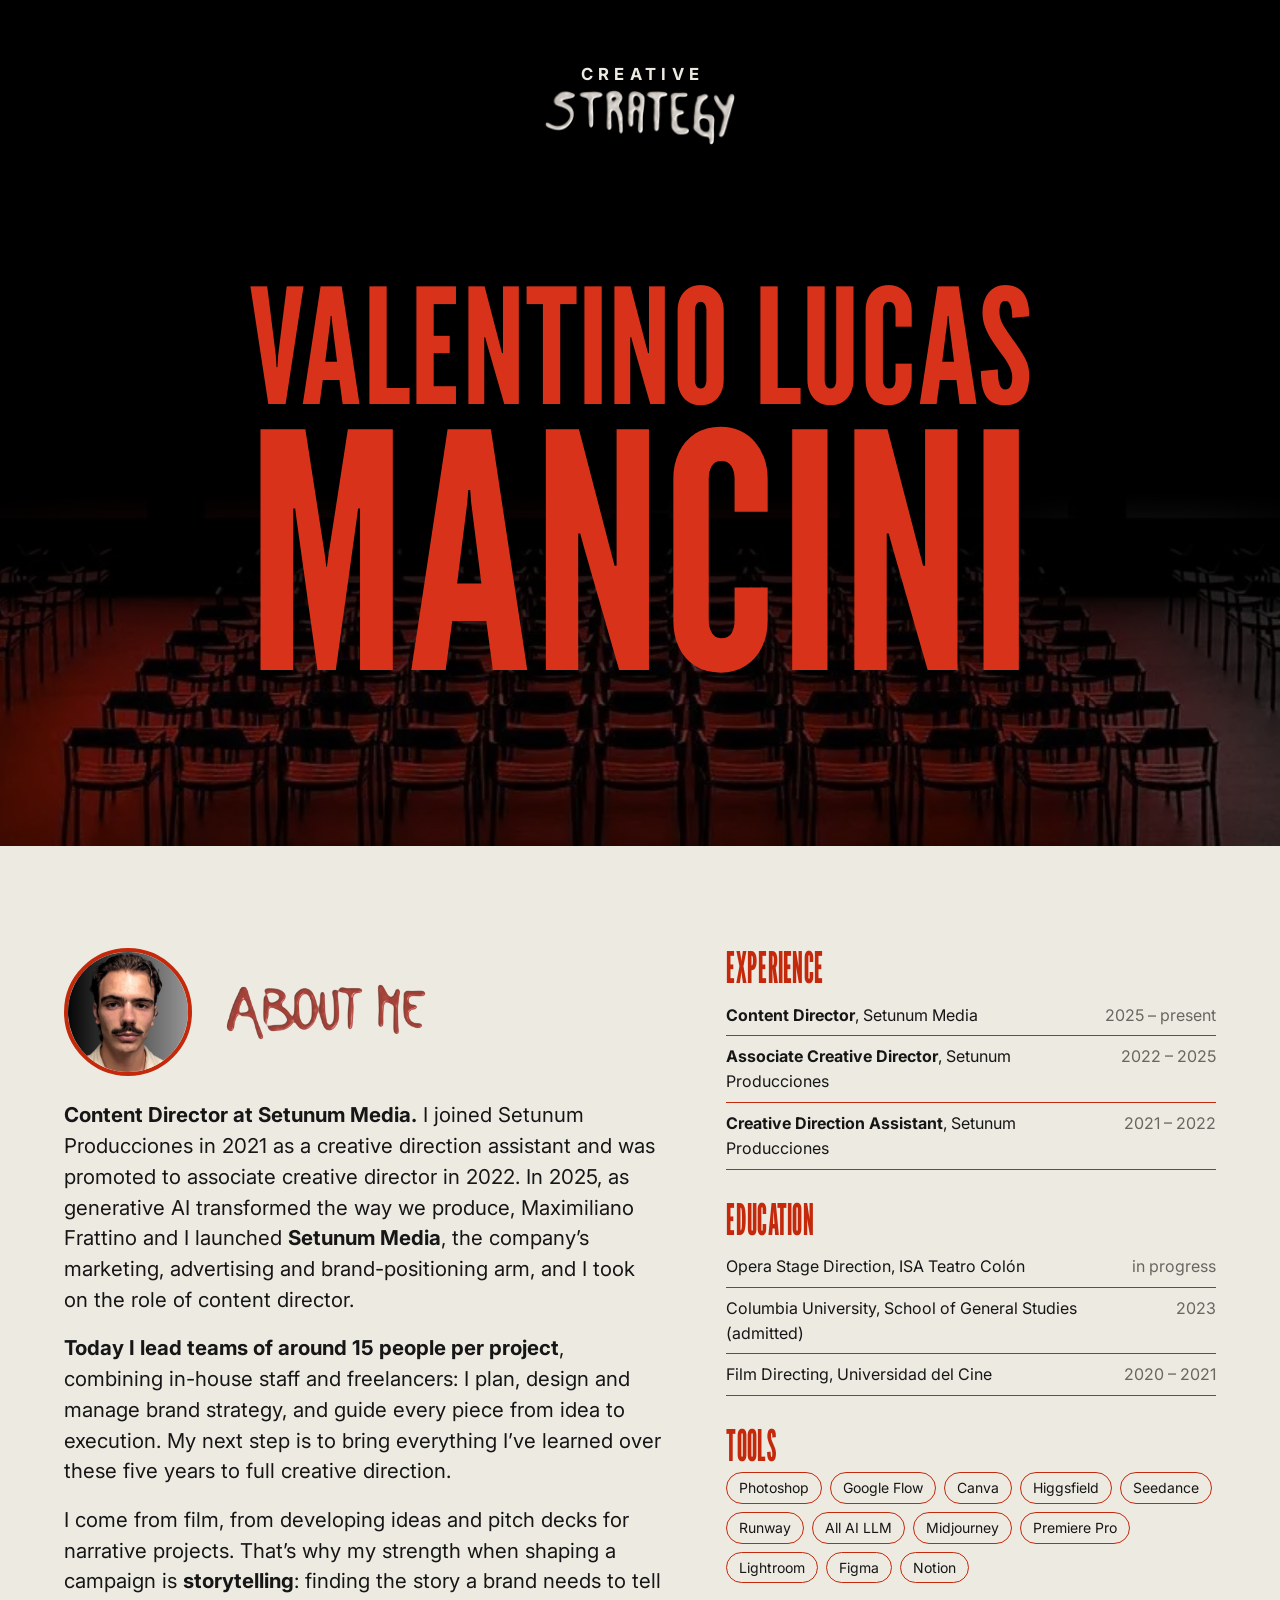
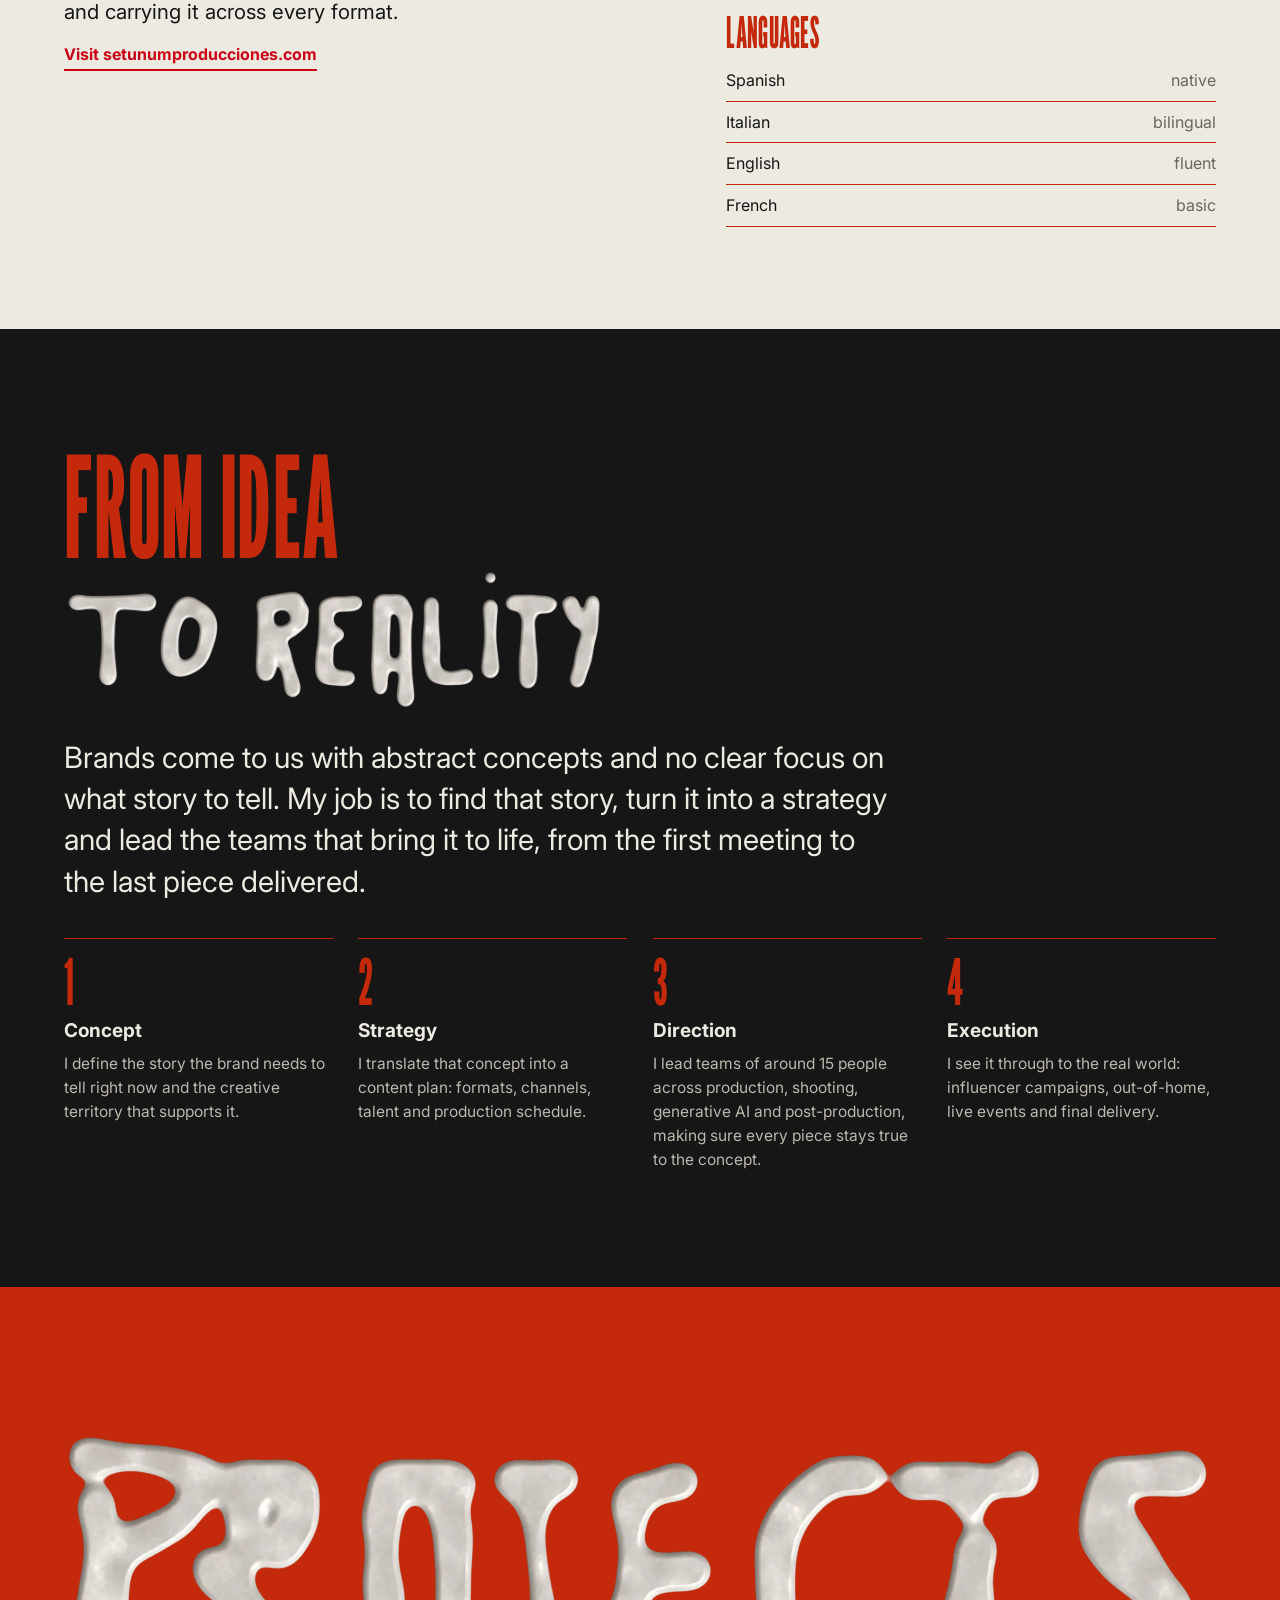
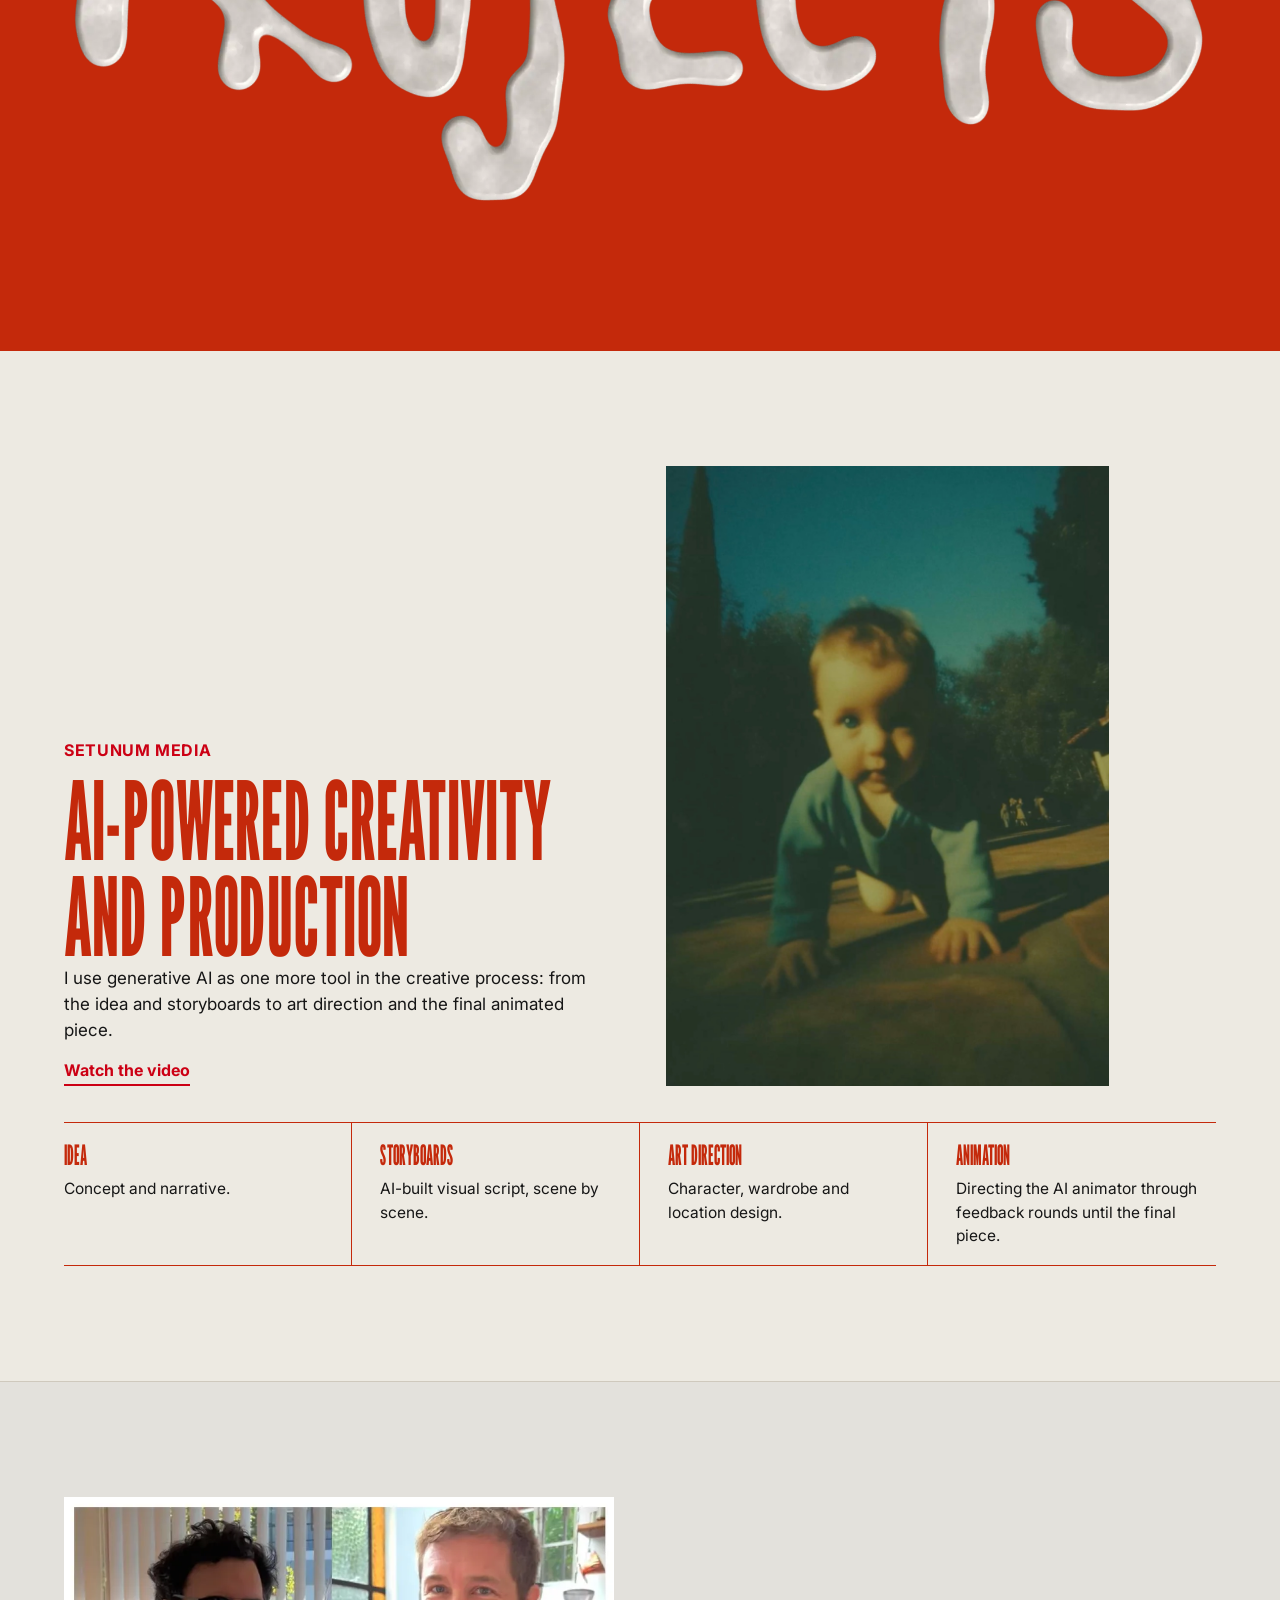
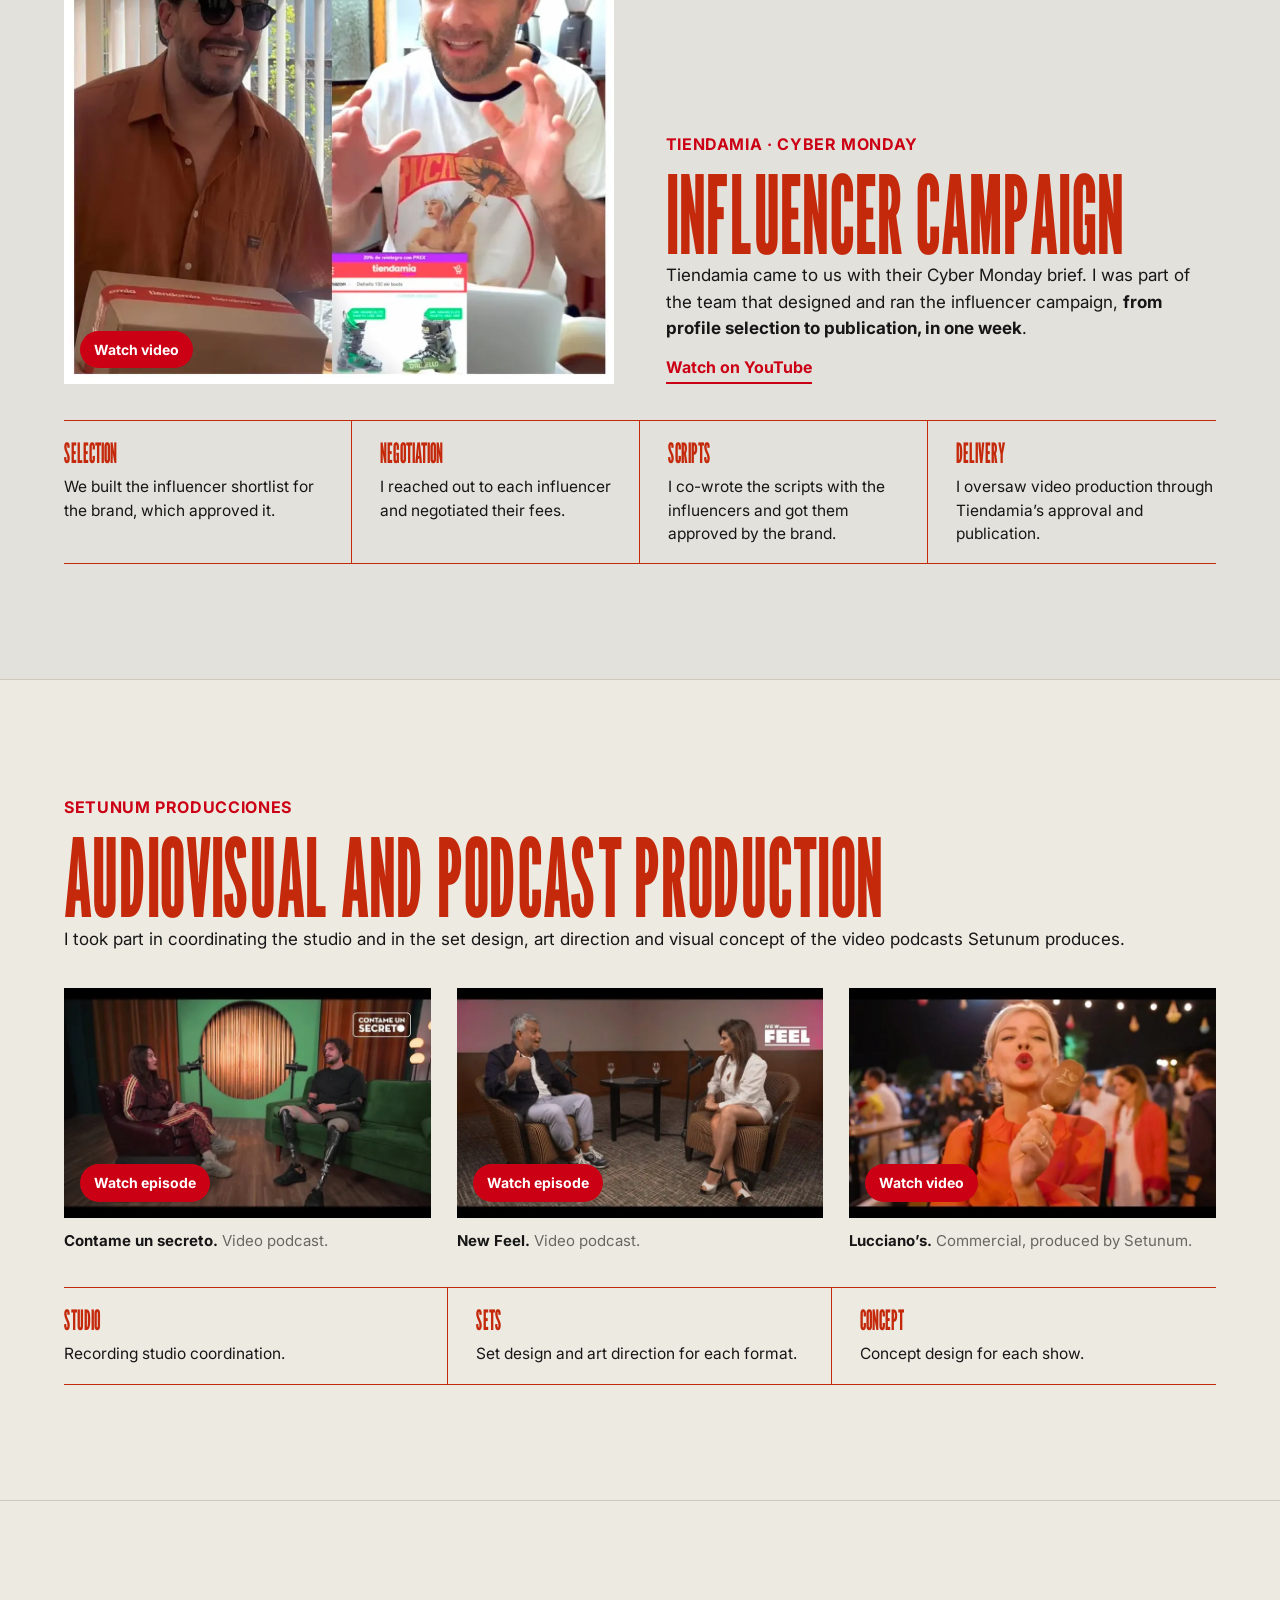
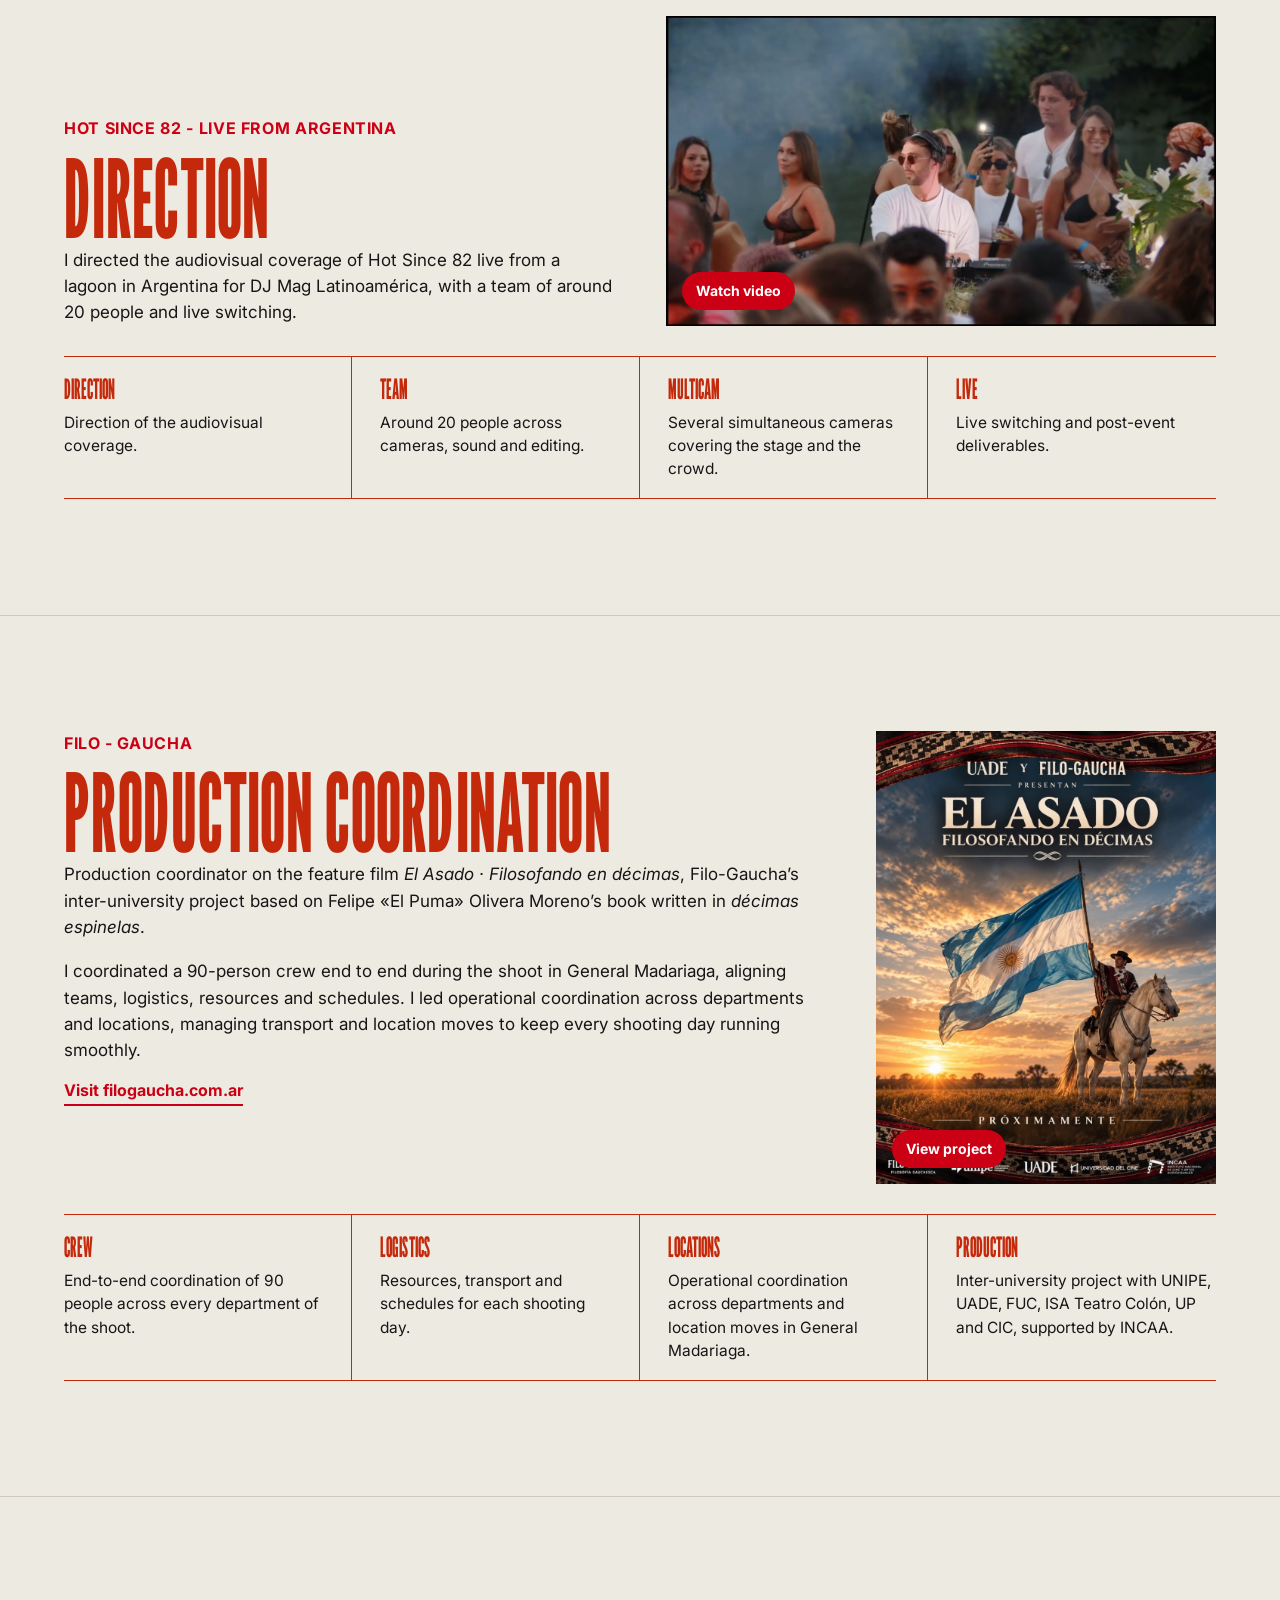
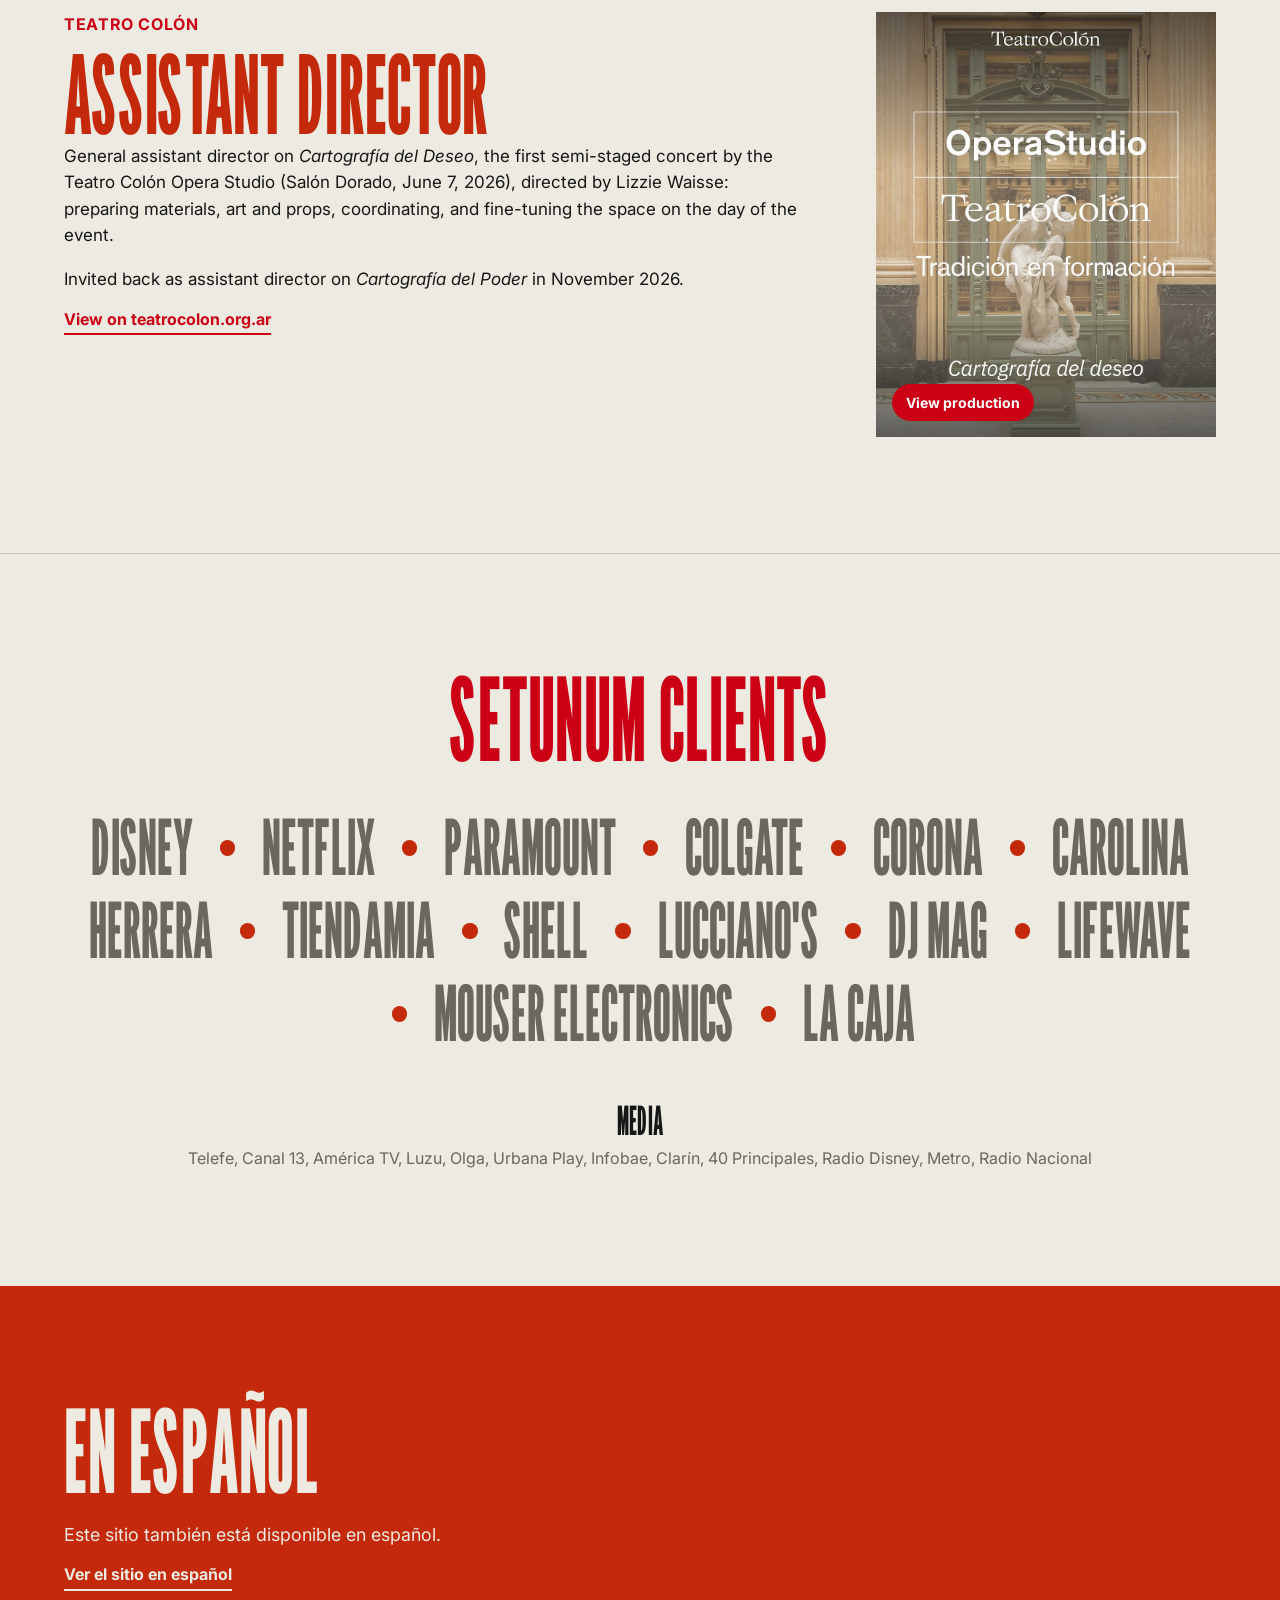
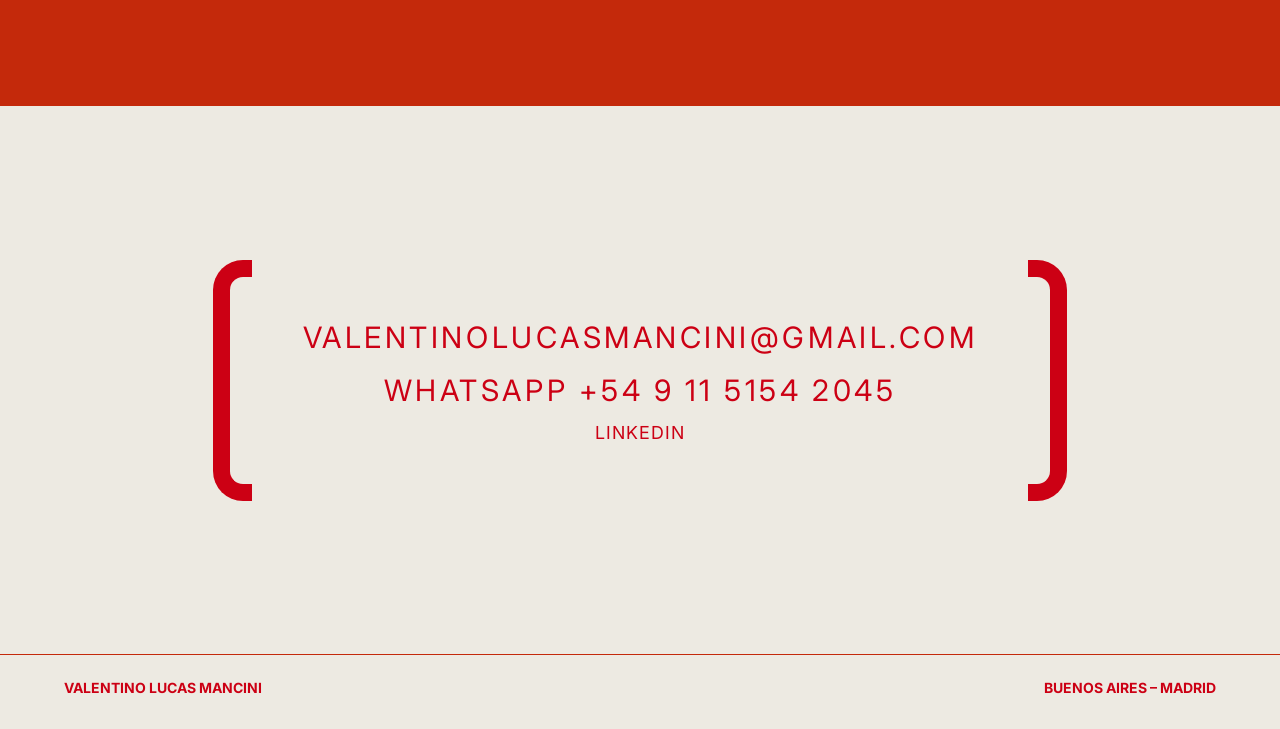
==== en/index.html @ bd300da6 "Versión en inglés en /en/ y CSS compartido - en/index.html: traducción completa, mismos links, imáge" ====
<!DOCTYPE html>
<html lang="en">
<head>
<meta charset="utf-8">
<meta name="viewport" content="width=device-width, initial-scale=1, viewport-fit=cover">
<title>Valentino Lucas Mancini · Content Director</title>
<meta name="description" content="Portfolio of Valentino Lucas Mancini, content director based in Buenos Aires.">
<link rel="preconnect" href="https://fonts.googleapis.com">
<link rel="preconnect" href="https://fonts.gstatic.com" crossorigin>
<link href="https://fonts.googleapis.com/css2?family=League+Gothic:wdth@75..100&family=Inter:ital,wght@0,300..800;1,300..500&display=swap" rel="stylesheet">
<link rel="stylesheet" href="../styles.css">
</head>
<body>
<header class="hero" id="top">
  <img class="seats" src="../img/hero-butacas.webp" alt="">
  <p class="role"><br><span>Creative</span></p>
  <img class="lettering hero-word hero-word-en" src="../img/en/title-strategy.webp" alt="Strategy" width="800" height="236">
  <h1 class="name" id="name" aria-label="Valentino Lucas Mancini"><span class="ln">Valentino</span><span class="ln">Lucas</span><span class="ln">Mancini</span></h1>
</header>

<section class="intro" id="about">
  <div>
    <div class="head"><img class="pic" src="../img/retrato.webp" alt="Portrait of Valentino Lucas Mancini"><h2 class="lettering about-title about-title-en"><img src="../img/en/title-about-me.webp" alt="About me" width="640" height="184"></h2></div>
    <p class="lead"><b>Content Director at Setunum Media.</b> I joined Setunum Producciones in 2021 as a creative direction assistant and was promoted to associate creative director in 2022. In 2025, as generative AI transformed the way we produce, Maximiliano Frattino and I launched <b>Setunum Media</b>, the company’s marketing, advertising and brand-positioning arm, and I took on the role of content director.</p>
    <p class="lead"><b>Today I lead teams of around 15 people per project</b>, combining in-house staff and freelancers: I plan, design and manage brand strategy, and guide every piece from idea to execution. My next step is to bring everything I’ve learned over these five years to full creative direction.</p>
    <p class="lead">I come from film, from developing ideas and pitch decks for narrative projects. That’s why my strength when shaping a campaign is <b>storytelling</b>: finding the story a brand needs to tell and carrying it across every format.</p>
    <a class="watch" href="https://setunumproducciones.com" target="_blank" rel="noopener">Visit setunumproducciones.com</a>
  </div>
  <div class="facts">
    <div class="blk">
      <h3 class="g">Experience</h3>
      <div class="row"><div><b>Content Director</b>, Setunum Media</div><span>2025 – present</span></div>
      <div class="row"><div><b>Associate Creative Director</b>, Setunum Producciones</div><span>2022 – 2025</span></div>
      <div class="row"><div><b>Creative Direction Assistant</b>, Setunum Producciones</div><span>2021 – 2022</span></div>
    </div>
    <div class="blk">
      <h3 class="g">Education</h3>
      <div class="row"><div>Opera Stage Direction, ISA Teatro Colón</div><span>in progress</span></div>
      <div class="row"><div>Columbia University, School of General Studies (admitted)</div><span>2023</span></div>
      <div class="row"><div>Film Directing, Universidad del Cine</div><span>2020 – 2021</span></div>
    </div>
    <div class="blk">
      <h3 class="g">TOOLS</h3>
      <div class="tools"><span>Photoshop</span><span>Google Flow</span><span>Canva</span><span>Higgsfield</span><span>Seedance</span><span>Runway</span><span>All AI LLM</span><span>Midjourney</span><span>Premiere Pro</span><span>Lightroom</span><span>Figma</span><span>Notion</span></div>
    </div>
    <div class="blk">
      <h3 class="g">Languages</h3>
      <div class="row"><div>Spanish</div><span>native</span></div>
      <div class="row"><div>Italian</div><span>bilingual</span></div>
      <div class="row"><div>English</div><span>fluent</span></div>
      <div class="row"><div>French</div><span>basic</span></div>
    </div>
  </div>
</section>

<section class="story" id="process">
  <div class="wrap">
    <h2 class="g">From idea<span class="sr-only"> to reality</span></h2>
    <img class="lettering story-word" src="../img/en/title-to-reality.webp" alt="" width="1200" height="317">
    <p class="big">Brands come to us with abstract concepts and no clear focus on what story to tell. My job is to find that story, turn it into a strategy and lead the teams that bring it to life, from the first meeting to the last piece delivered.</p>
    <div class="steps">
      <div class="step"><div class="n">1</div><h4>Concept</h4><p>I define the story the brand needs to tell right now and the creative territory that supports it.</p></div>
      <div class="step"><div class="n">2</div><h4>Strategy</h4><p>I translate that concept into a content plan: formats, channels, talent and production schedule.</p></div>
      <div class="step"><div class="n">3</div><h4>Direction</h4><p>I lead teams of around 15 people across production, shooting, generative AI and post-production, making sure every piece stays true to the concept.</p></div>
      <div class="step"><div class="n">4</div><h4>Execution</h4><p>I see it through to the real world: influencer campaigns, out-of-home, live events and final delivery.</p></div>
    </div>
  </div>
</section>

<section class="divider" id="work">
  <h2 class="lettering divider-word"><img src="../img/en/title-projects.webp" alt="Projects" width="2000" height="664"></h2>
</section>

<!-- AI -->
<section class="cs">
  <div class="wrap">
    <div class="top">
      <div>
        <p class="client">SETUNUM MEDIA</p>
        <h2 class="g">AI-powered creativity and production</h2>
        <p class="txt">I use generative AI as one more tool in the creative process: from the idea and storyboards to art direction and the final animated piece.</p>
        <a class="watch" href="https://setunum.b-cdn.net/5.-0501.mp4" target="_blank" rel="noopener">Watch the video</a>
      </div>
      <a class="media" href="https://setunum.b-cdn.net/5.-0501.mp4" target="_blank" rel="noopener" style="aspect-ratio:906/1268;max-height:620px"><img src="../img/ia-creatividad.jpg" alt="Animated piece made with generative AI by Setunum Media"></a>
    </div>
    <div class="fields f4">
      <div><h4>Idea</h4>Concept and narrative.</div>
      <div><h4>STORYBOARDS</h4>AI-built visual script, scene by scene.</div>
      <div><h4>Art direction</h4>Character, wardrobe and location design.</div>
      <div><h4>Animation</h4>Directing the AI animator through feedback rounds until the final piece.</div>
    </div>
  </div>
</section>

<!-- TALENT -->
<section class="cs alt">
  <div class="wrap">
    <div class="top">
      <a class="media" href="https://www.youtube.com/shorts/y4ZYtV2l1Ug" target="_blank" rel="noopener" style="aspect-ratio:1090/964;max-height:600px"><img src="../img/tiendamia.webp" alt="Two influencers in a Tiendamia activation" loading="lazy"><span class="play">Watch video</span></a>
      <div>
        <p class="client">TIENDAMIA · CYBER MONDAY</p>
        <h2 class="g">Influencer campaign</h2>
        <p class="txt">Tiendamia came to us with their Cyber Monday brief. I was part of the team that designed and ran the influencer campaign, <b>from profile selection to publication, in one week</b>.</p>
        <a class="watch" href="https://www.youtube.com/shorts/y4ZYtV2l1Ug" target="_blank" rel="noopener">Watch on YouTube</a>
      </div>
    </div>
    <div class="fields f4">
      <div><h4>Selection</h4>We built the influencer shortlist for the brand, which approved it.</div>
      <div><h4>Negotiation</h4>I reached out to each influencer and negotiated their fees.</div>
      <div><h4>Scripts</h4>I co-wrote the scripts with the influencers and got them approved by the brand.</div>
      <div><h4>Delivery</h4>I oversaw video production through Tiendamia’s approval and publication.</div>
    </div>
  </div>
</section>

<!-- AUDIOVISUAL -->
<section class="cs">
  <div class="wrap">
    <p class="client">SETUNUM PRODUCCIONES</p>
    <h2 class="g">Audiovisual and podcast production</h2>
    <p class="txt">I took part in coordinating the studio and in the set design, art direction and visual concept of the video podcasts Setunum produces.</p>
    <div class="three">
      <div>
        <a class="media" href="https://www.youtube.com/watch?v=34-v3hFXl3o&amp;t=535s" target="_blank" rel="noopener"><img src="../img/contame-un-secreto.webp" alt="Set of the podcast Contame un secreto" loading="lazy"><span class="play">Watch episode</span></a>
        <p class="meta"><b>Contame un secreto.</b> Video podcast.</p>
      </div>
      <div>
        <a class="media" href="https://www.youtube.com/watch?v=5Zik13RgtS4" target="_blank" rel="noopener"><img src="../img/new-feel.webp" alt="Set of the podcast New Feel" loading="lazy"><span class="play">Watch episode</span></a>
        <p class="meta"><b>New Feel.</b> Video podcast.</p>
      </div>
      <div>
        <a class="media" href="https://www.youtube.com/watch?v=9pjytK4rH3I" target="_blank" rel="noopener"><img src="../img/luccianos.webp" alt="Lucciano’s commercial" loading="lazy"><span class="play">Watch video</span></a>
        <p class="meta"><b>Lucciano’s.</b> Commercial, produced by Setunum.</p>
      </div>
    </div>
    <div class="fields f3">
      <div><h4>Studio</h4>Recording studio coordination.</div>
      <div><h4>Sets</h4>Set design and art direction for each format.</div>
      <div><h4>Concept</h4>Concept design for each show.</div>
    </div>
  </div>
</section>

<!-- DJ MAG · HOT SINCE 82 -->
<section class="cs">
  <div class="wrap">
    <div class="top">
      <div>
        <p class="client">HOT SINCE 82 - LIVE FROM ARGENTINA</p>
        <h2 class="g">DIRECTION</h2>
        <p class="txt">I directed the audiovisual coverage of Hot Since 82 live from a lagoon in Argentina for DJ Mag Latinoamérica, with a team of around 20 people and live switching.</p>
      </div>
      <a class="media" href="https://www.youtube.com/watch?v=oJRU1vjx3Ik&amp;t=15s" target="_blank" rel="noopener" style="aspect-ratio:16/9"><img src="../img/hot-since-82.jpg" alt="Hot Since 82 in the DJ booth surrounded by the crowd by a lagoon" loading="lazy"><span class="play">Watch video</span></a>
    </div>
    <div class="fields f4" style="margin-top:30px">
      <div><h4>Direction</h4>Direction of the audiovisual coverage.</div>
      <div><h4>Team</h4>Around 20 people across cameras, sound and editing.</div>
      <div><h4>Multicam</h4>Several simultaneous cameras covering the stage and the crowd.</div>
      <div><h4>Live</h4>Live switching and post-event deliverables.</div>
    </div>
  </div>
</section>

<!-- FILM -->
<section class="cs" id="film">
  <div class="wrap">
    <div class="top poster">
      <div>
        <p class="client">FILO - GAUCHA</p>
        <h2 class="g">PRODUCTION COORDINATION</h2>
        <p class="txt">Production coordinator on the feature film <em>El Asado · Filosofando en décimas</em>, Filo-Gaucha’s inter-university project based on Felipe «El Puma» Olivera Moreno’s book written in <em>décimas espinelas</em>.</p>
        <p class="txt" style="margin-top:18px">I coordinated a 90-person crew end to end during the shoot in General Madariaga, aligning teams, logistics, resources and schedules. I led operational coordination across departments and locations, managing transport and location moves to keep every shooting day running smoothly.</p>
        <a class="watch" href="https://filogaucha.com.ar" target="_blank" rel="noopener">Visit filogaucha.com.ar</a>
      </div>
      <a class="media" href="https://filogaucha.com.ar" target="_blank" rel="noopener" style="aspect-ratio:3/4"><img src="../img/el-asado.jpg" alt="Poster for the feature film El Asado · Filosofando en décimas" loading="lazy"><span class="play">View project</span></a>
    </div>
    <div class="fields f4" style="margin-top:30px">
      <div><h4>Crew</h4>End-to-end coordination of 90 people across every department of the shoot.</div>
      <div><h4>Logistics</h4>Resources, transport and schedules for each shooting day.</div>
      <div><h4>Locations</h4>Operational coordination across departments and location moves in General Madariaga.</div>
      <div><h4>Production</h4>Inter-university project with UNIPE, UADE, FUC, ISA Teatro Colón, UP and CIC, supported by INCAA.</div>
    </div>
  </div>
</section>
<section class="cs" id="stage">
  <div class="wrap">
    <div class="top poster">
      <div>
        <p class="client">TEATRO COLÓN</p>
        <h2 class="g">ASSISTANT DIRECTOR</h2>
        <p class="txt">General assistant director on <em>Cartografía del Deseo</em>, the first semi-staged concert by the Teatro Colón Opera Studio (Salón Dorado, June 7, 2026), directed by Lizzie Waisse: preparing materials, art and props, coordinating, and fine-tuning the space on the day of the event.</p>
        <p class="txt" style="margin-top:18px">Invited back as assistant director on <em>Cartografía del Poder</em> in November 2026.</p>
        <a class="watch" href="https://teatrocolon.org.ar/produccion/cartografia-del-deseo/" target="_blank" rel="noopener">View on teatrocolon.org.ar</a>
      </div>
      <a class="media" href="https://teatrocolon.org.ar/produccion/cartografia-del-deseo/" target="_blank" rel="noopener" style="aspect-ratio:4/5"><img src="../img/cartografia-del-deseo.jpg" alt="Poster for Cartografía del Deseo, Teatro Colón Opera Studio" loading="lazy"><span class="play">View production</span></a>
    </div>
  </div>
</section>

<!-- CLIENTS -->
<section class="clientes">
  <h2 class="g">Setunum clients</h2>
  <p class="cl">Disney<i></i>Netflix<i></i>Paramount<i></i>Colgate<i></i>Corona<i></i>Carolina Herrera<i></i>Tiendamia<i></i>Shell<i></i>Lucciano's<i></i>DJ Mag<i></i>LifeWave<i></i>Mouser Electronics<i></i>La Caja</p>
  <div class="medios">
    <h3 class="g">Media</h3>
    <p>Telefe, Canal 13, América TV, Luzu, Olga, Urbana Play, Infobae, Clarín, 40 Principales, Radio Disney, Metro, Radio Nacional</p>
  </div>
</section>

<!-- ESPAÑOL -->
<section class="en" id="espanol" lang="es">
  <div class="wrap">
    <h2 class="g">En español</h2>
    <p>Este sitio también está disponible en español.</p>
    <a class="watch" href="../">Ver el sitio en español</a>
  </div>
</section>

<!-- CONTACT -->
<section class="contacto" id="contact">
  <div class="brk">
    <a href="mailto:valentinolucasmancini@gmail.com">VALENTINOLUCASMANCINI@GMAIL.COM</a>
    <a href="https://wa.me/5491151542045" target="_blank" rel="noopener">WHATSAPP <span class="nw">+54 9 11 5154 2045</span></a>
    <a class="small" href="https://www.linkedin.com/in/valentino-lucas-mancini-18b560244/" target="_blank" rel="noopener">LINKEDIN</a>
  </div>
</section>

<footer><span>VALENTINO LUCAS MANCINI</span><span>BUENOS AIRES – MADRID</span></footer>
<script>
(function(){
  var h=document.getElementById('name'), hero=h.parentElement, LH=.84;
  function fit(){
    var W=h.clientWidth, landscape=hero.clientWidth>hero.clientHeight*1.15;
    var words=landscape?['Valentino Lucas','Mancini']:['Valentino','Lucas','Mancini'];
    if(h.dataset.mode!==String(landscape)){
      h.innerHTML=words.map(function(w){return '<span class="ln">'+w+'</span>'}).join('');
      h.dataset.mode=String(landscape);
    }
    h.style.fontVariationSettings=landscape?'"wdth" 100':'"wdth" 75';
    var spans=h.querySelectorAll('.ln'), sizes=[];
    spans.forEach(function(sp){sp.style.fontSize='100px';sizes.push(100*W/sp.scrollWidth);});
    var total=sizes.reduce(function(a,b){return a+b*LH},0), avail=h.clientHeight;
    var k=total>avail?avail/total:1;
    spans.forEach(function(sp,i){sp.style.fontSize=(sizes[i]*k*.97)+'px';});
  }
  var t; window.addEventListener('resize',function(){clearTimeout(t);t=setTimeout(fit,80)});
  if(document.fonts&&document.fonts.ready){document.fonts.ready.then(fit)}
  fit();
})();
</script>
</body>
</html>
---- styles.css ----
:root{
  --bg:#EDEAE2; --bg2:#E3E1DC; --ink:#161616; --muted:#6a6660; --line:#cfc9bd;
  --red:#C4290B; --red2:#CC0014; --onred:#EDEAE2;
  --display:"League Gothic","Oswald","Arial Narrow",Impact,sans-serif;
  --body:"Inter",system-ui,-apple-system,"Segoe UI",Helvetica,Arial,sans-serif;
  --pad:clamp(20px,5vw,72px);
  box-sizing:border-box;
  padding-top:env(safe-area-inset-top,0px);
  padding-bottom:env(safe-area-inset-bottom,0px);
}
@media (prefers-color-scheme:dark){
  :root:not([data-theme="light"]){
    --bg:#141312; --bg2:#1c1a18; --ink:#EDEAE2; --muted:#a39d94; --line:#34302c;
    --red:#E24A22; --red2:#F0473A;
  }
}
:root[data-theme="dark"]{
  --bg:#141312; --bg2:#1c1a18; --ink:#EDEAE2; --muted:#a39d94; --line:#34302c;
  --red:#E24A22; --red2:#F0473A;
}
html{scroll-behavior:smooth;height:100%}
*,*::before,*::after{box-sizing:border-box;margin:0;padding:0}
body{background:var(--bg);color:var(--ink);font-family:var(--body);font-size:17px;line-height:1.55;-webkit-font-smoothing:antialiased}
img{max-width:100%;display:block}
a{color:inherit}
a:focus-visible{outline:3px solid var(--red2);outline-offset:3px}
.g{font-family:var(--display);font-variation-settings:"wdth" 75;font-weight:400;text-transform:uppercase;line-height:.88;color:var(--red);letter-spacing:.3px}
.sr-only{position:absolute;width:1px;height:1px;padding:0;margin:-1px;overflow:hidden;clip:rect(0,0,0,0);white-space:nowrap;border:0}
.lettering{line-height:0;font-size:0}
.lettering img{width:100%;height:auto}

/* hero */
.hero{position:relative;background:#000;height:calc(100svh - 54px - env(safe-area-inset-top,0px));min-height:460px;display:flex;flex-direction:column;align-items:center;overflow:hidden;padding:clamp(22px,4vh,44px) clamp(12px,3vw,40px) clamp(18px,3vh,36px)}
.hero .seats{position:absolute;left:0;right:0;bottom:0;width:100%;height:42%;object-fit:cover;object-position:top;opacity:.5;-webkit-mask-image:linear-gradient(to bottom,transparent,#000 60%);mask-image:linear-gradient(to bottom,transparent,#000 60%)}
.role{position:relative;z-index:1;width:227px;height:20px;color:#EDEAE2;font-weight:700;font-size:clamp(12px,1.3vw,18px);letter-spacing:clamp(.12em,.9vw,.32em);text-transform:uppercase;text-align:center;margin-left:.32em}
.role span{font-family:var(--body)}
.hero-word{position:relative;z-index:1;width:192px;height:90px;object-fit:cover}
.name{position:relative;z-index:1;flex:1;min-height:0;width:min(817px,100%);display:flex;flex-direction:column;justify-content:center;align-items:center;font-family:var(--display);font-variation-settings:"wdth" 75;font-weight:400;text-transform:uppercase;color:#D8331A;line-height:.84;text-align:center;letter-spacing:.005em}
.name .ln{display:block;white-space:nowrap;font-size:clamp(90px,17vw,300px)}

/* sobre mí */
.intro{display:grid;grid-template-columns:1.1fr .9fr;gap:clamp(28px,5vw,80px);padding:clamp(56px,8vw,110px) var(--pad);max-width:1440px;margin:0 auto}
.intro .head{display:flex;align-items:center;gap:clamp(18px,2.6vw,36px);flex-wrap:wrap}
.pic{width:clamp(104px,10vw,148px);aspect-ratio:1;border-radius:50%;object-fit:cover;border:4px solid var(--red)}
.about-title img{width:158px;height:58px;object-fit:cover}
.intro .lead{font-size:clamp(18px,1.6vw,22px);line-height:1.5;margin-top:18px;max-width:58ch}
.intro .lead:first-of-type{margin-top:24px}
.facts{align-self:start}
.facts h3{font-size:clamp(34px,3.4vw,46px);margin:0 0 8px}
.facts .blk{margin-bottom:30px}
.facts .blk:last-child{margin-bottom:0}
.row{display:flex;justify-content:space-between;align-items:baseline;gap:18px;padding:8px 0;border-bottom:1.5px solid var(--red);font-size:16px}
.row>div{min-width:0}
.row span{color:var(--muted);white-space:nowrap}
.tools{display:flex;flex-wrap:wrap;gap:8px;margin-top:6px}
.tools span{border:1.5px solid var(--red);color:var(--ink);border-radius:999px;padding:4px 12px;font-size:14px}

/* proceso */
.story{background:#161616;color:#EDEAE2;padding:clamp(64px,9vw,120px) var(--pad)}
.story h2{color:var(--red);font-size:clamp(70px,11vw,170px)}
.story-word{width:540px;height:auto}
.story .big{font-size:clamp(22px,2.3vw,32px);line-height:1.4;max-width:46ch;margin-top:26px;color:#EDEAE2}
.steps{display:grid;grid-template-columns:repeat(4,1fr);gap:clamp(14px,2vw,28px);margin-top:36px}
.step{border-top:1.5px solid var(--red);padding-top:14px}
.step .n{font-family:var(--display);font-variation-settings:"wdth" 75;font-size:64px;line-height:.9;color:var(--red)}
.step h4{font-size:19px;margin:6px 0;color:#EDEAE2}
.step p{font-size:15.5px;color:#bdb8ae}

/* divisor trabajos */
.divider{position:relative;background:var(--red);overflow:hidden;padding:clamp(70px,11vw,150px) var(--pad)}

/* casos */
.wrap{max-width:1440px;margin:0 auto;position:relative;z-index:1}
.cs{padding:clamp(64px,9vw,120px) var(--pad);border-bottom:1.5px solid var(--line)}
.cs.alt{background:var(--bg2)}
.cs .top{display:grid;grid-template-columns:1fr 1fr;gap:clamp(24px,4vw,64px);align-items:end}
.cs .top.poster{grid-template-columns:1.35fr .65fr;align-items:start}
.cs .top.poster .media{width:100%;max-width:340px;justify-self:end}
.cs .client{font-weight:700;color:var(--red2);font-size:16px;letter-spacing:.04em;margin-bottom:10px}
.cs h2{font-size:clamp(60px,8.5vw,128px)}
.meta{font-size:15px;color:var(--muted);margin-top:12px;line-height:1.45}
.meta b{color:var(--ink)}
.watch{display:inline-block;margin-top:14px;font-weight:700;font-size:16px;color:var(--red2);text-decoration:none;border-bottom:2px solid var(--red2);padding-bottom:2px}
.watch:hover{opacity:.75}
.media{display:block;position:relative;overflow:hidden;background:#000}
.media img{width:100%;height:100%;object-fit:cover;transition:transform .5s ease}
a.media:hover img{transform:scale(1.03)}
.play{position:absolute;left:16px;bottom:16px;background:var(--red2);color:#fff;font-weight:700;font-size:14px;padding:8px 14px;border-radius:999px}
.three{display:grid;grid-template-columns:repeat(3,1fr);gap:clamp(14px,2vw,28px);margin-top:36px}
.three .media{aspect-ratio:16/10}
.fields{display:grid;grid-template-columns:repeat(5,1fr);gap:0;margin-top:36px;border-top:1.5px solid var(--red)}
.fields.f4{grid-template-columns:repeat(4,1fr)}
.fields.f3{grid-template-columns:repeat(3,1fr)}
.fields>div{padding:18px 28px;border-right:1.5px solid var(--red);border-bottom:1.5px solid var(--red);font-size:15.5px;line-height:1.5}
.fields>div:first-child{padding-left:0}
.fields>div:last-child{border-right:none;padding-right:0}
.fields h4{font-family:var(--display);font-variation-settings:"wdth" 75;font-weight:400;text-transform:uppercase;color:var(--red);font-size:28px;line-height:1;margin-bottom:8px}

/* clientes */
.clientes{padding:clamp(64px,9vw,120px) var(--pad);text-align:center}
.clientes h2{font-size:clamp(60px,9vw,120px);color:var(--red2)}
.cl{font-family:var(--display);font-variation-settings:"wdth" 75;text-transform:uppercase;font-size:clamp(40px,6vw,84px);line-height:1.08;color:var(--muted);margin-top:36px}
.cl i{display:inline-block;width:.2em;height:.2em;border-radius:50%;background:var(--red);margin:0 .35em;vertical-align:middle;position:relative;top:-.08em}
.medios{margin-top:48px}
.medios h3{font-size:40px;color:var(--ink)}
.medios p{color:var(--muted);margin-top:8px;font-size:16px}

/* english */
.en{background:var(--red);color:var(--onred);padding:clamp(64px,9vw,120px) var(--pad)}
.en h2{color:var(--onred);font-size:clamp(64px,9vw,130px)}
.en p{max-width:70ch;font-size:clamp(17px,1.4vw,20px);margin-top:18px}

/* contacto */
.contacto{padding:clamp(80px,12vw,160px) var(--pad);display:flex;justify-content:center}
.brk{position:relative;padding:clamp(28px,4vw,56px) clamp(40px,7vw,110px);text-align:center;color:var(--red2)}
.brk::before,.brk::after{content:"";position:absolute;top:0;bottom:0;width:clamp(26px,3vw,46px);border:clamp(10px,1.4vw,20px) solid var(--red2)}
.brk::before{left:0;border-right:none;border-radius:30px 0 0 30px}
.brk::after{right:0;border-left:none;border-radius:0 30px 30px 0}
.brk a{text-decoration:none;display:block;font-size:clamp(16px,2.3vw,32px);letter-spacing:.12em;line-height:1.8;word-break:break-word}
.brk a:hover{text-decoration:underline}
.brk .small{font-size:clamp(13px,1.4vw,19px);letter-spacing:.06em}
.brk .nw{white-space:nowrap}
footer{display:flex;justify-content:space-between;gap:12px;padding:22px var(--pad) 30px;font-weight:700;font-size:14px;color:var(--red2);border-top:1.5px solid var(--red)}

@media (max-width:860px){
  .intro,.cs .top,.cs .top.poster{grid-template-columns:1fr}
  .cs .top.poster .media{justify-self:start}
  .three{grid-template-columns:1fr}
  .steps{grid-template-columns:1fr 1fr}
  .fields,.fields.f4,.fields.f3{grid-template-columns:1fr}
  .fields>div,.fields>div:first-child,.fields>div:last-child{padding:18px 0;border-right:none}
}
@media (prefers-reduced-motion:reduce){html{scroll-behavior:auto}.media img{transition:none}}

/* enlaces sobre fondo rojo */
.en .watch{color:var(--onred);border-color:var(--onred)}

/* títulos con letras en inglés: otra proporción, misma caja que la versión en español */
.hero-word.hero-word-en{height:auto;margin-top:33px}
.about-title-en img{width:auto;height:58px}
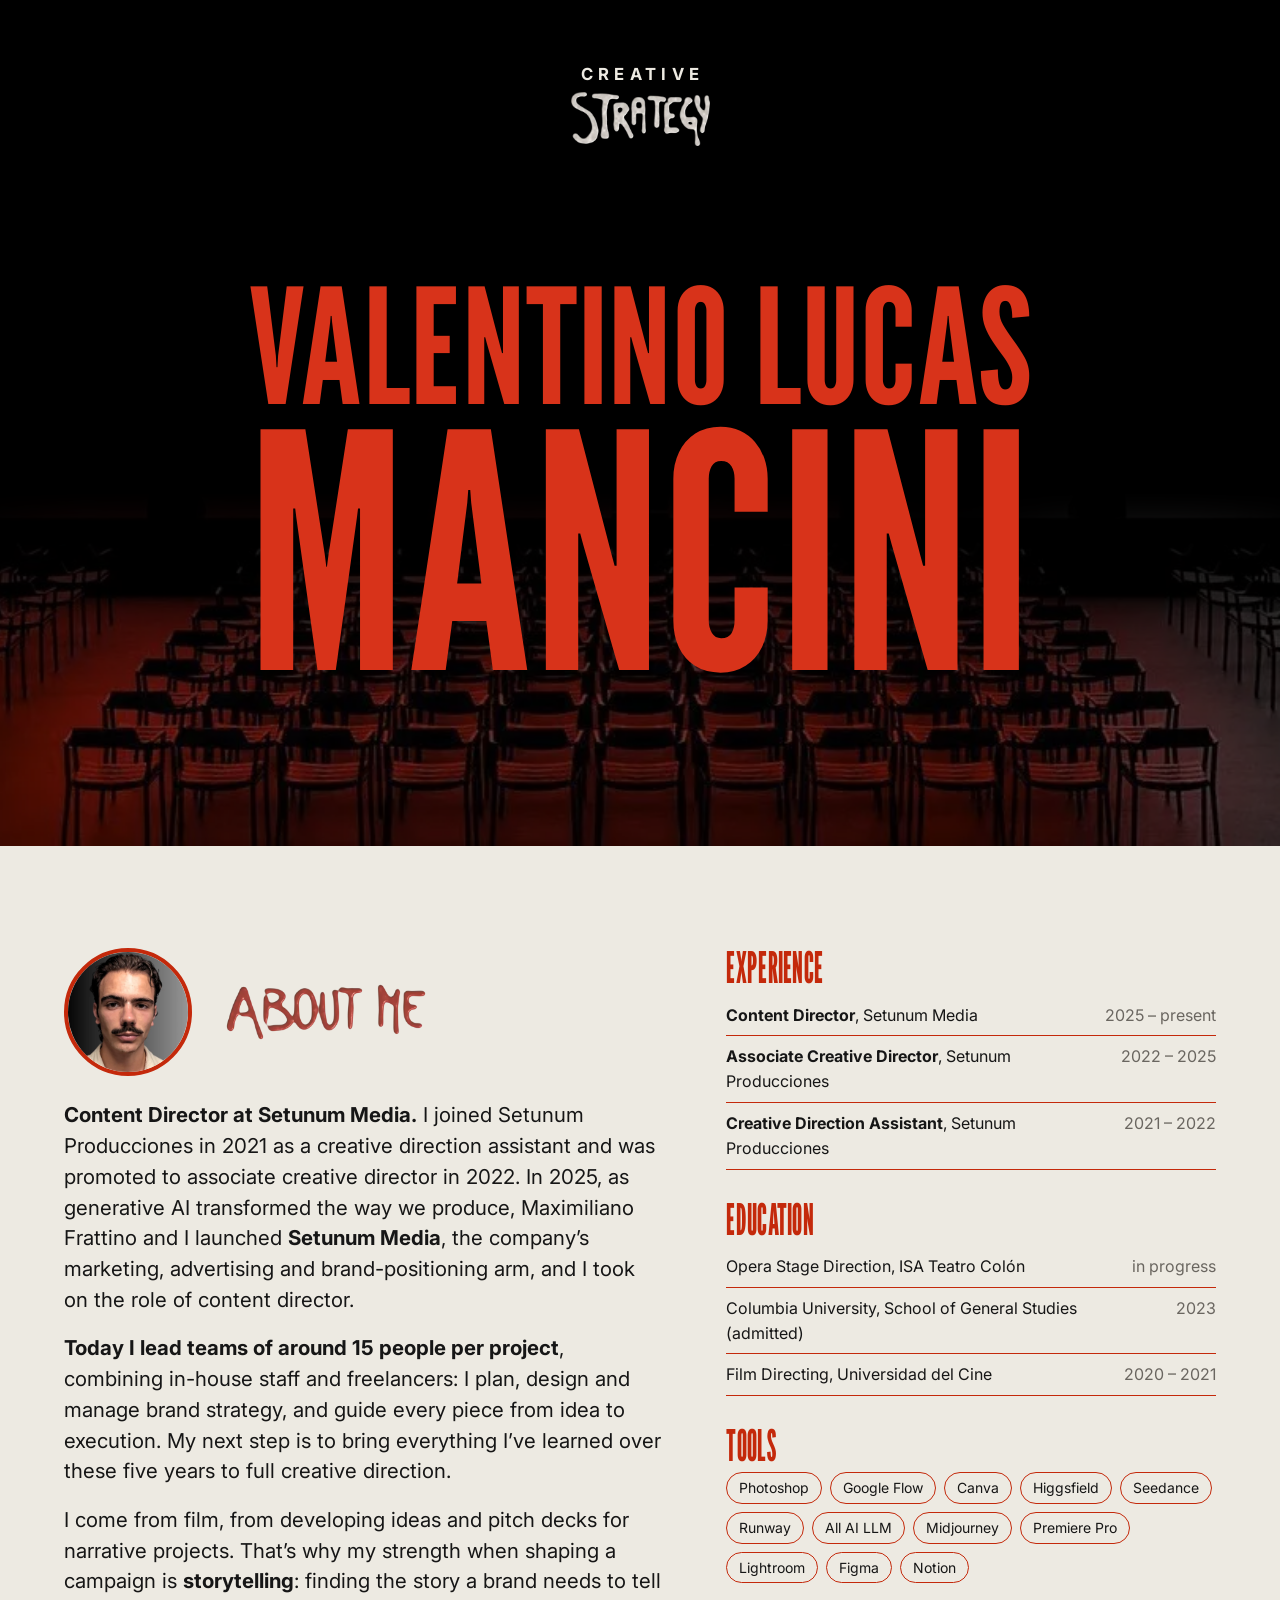
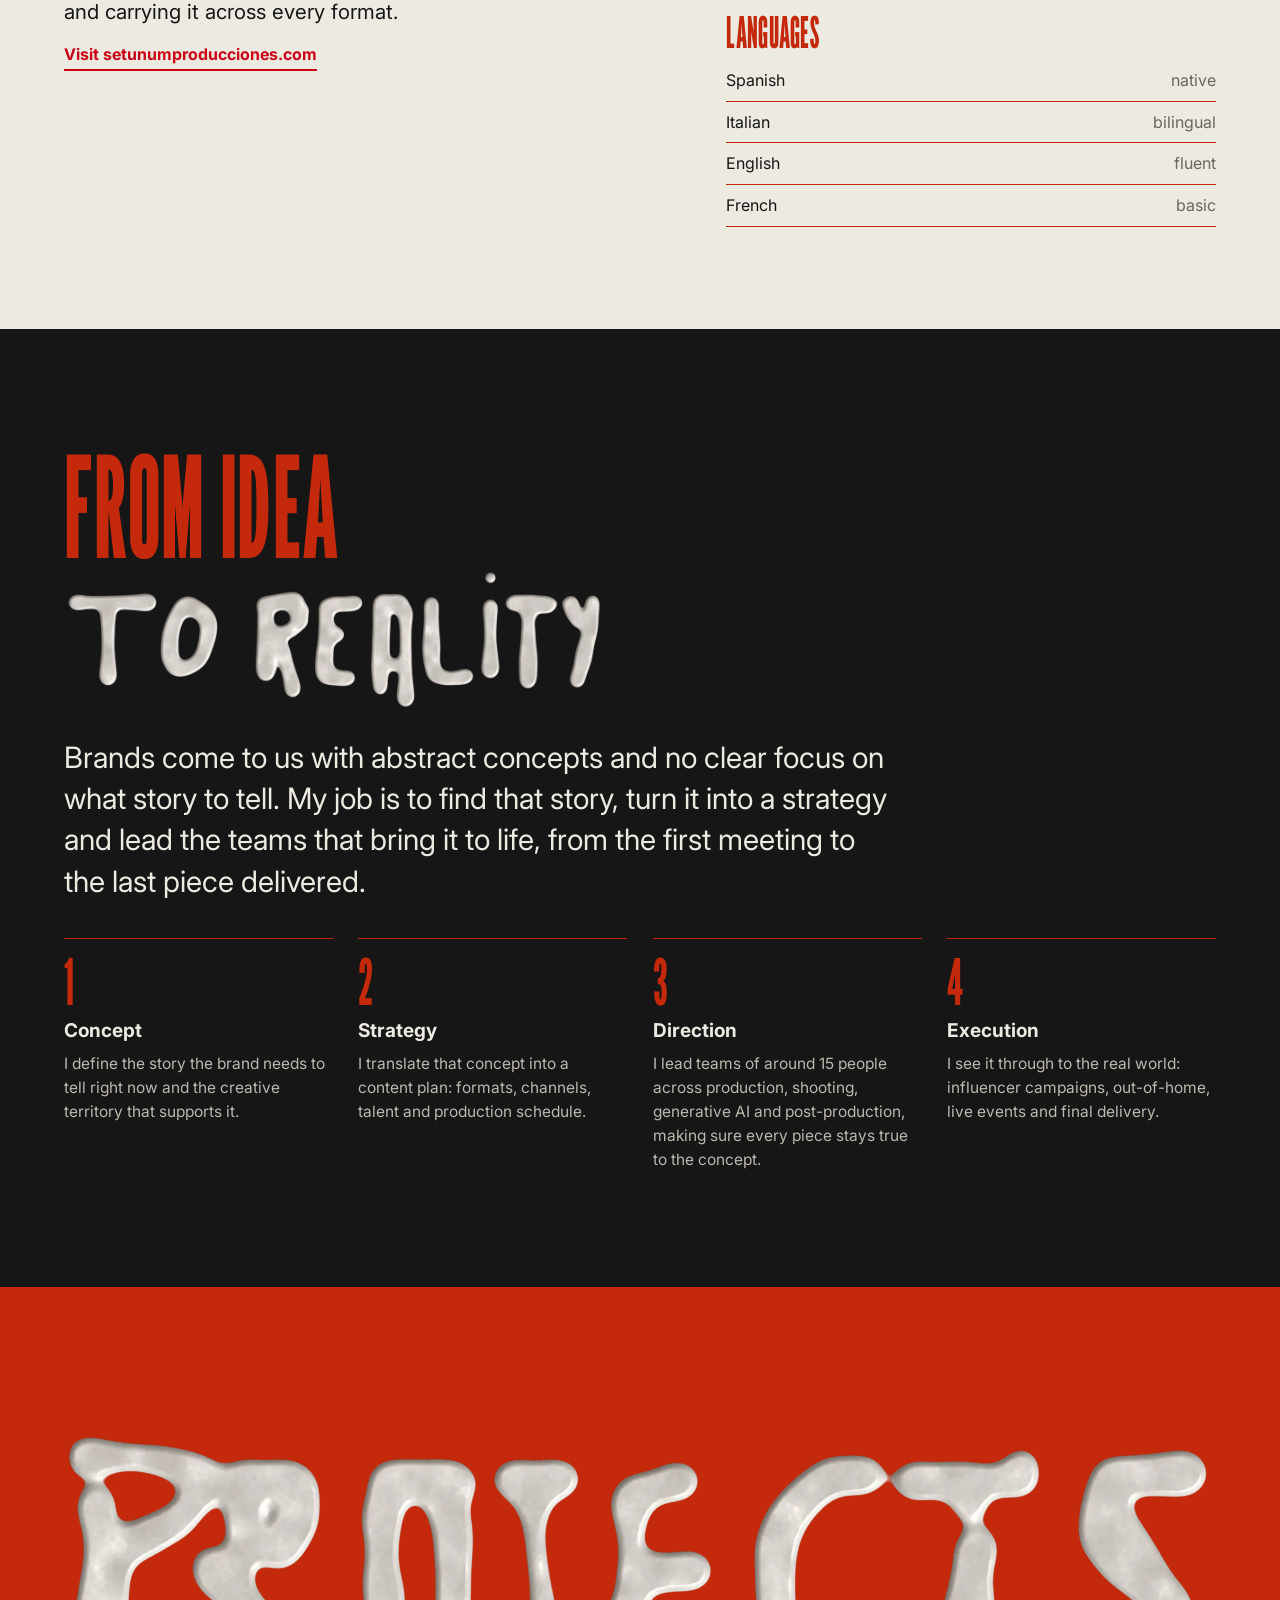
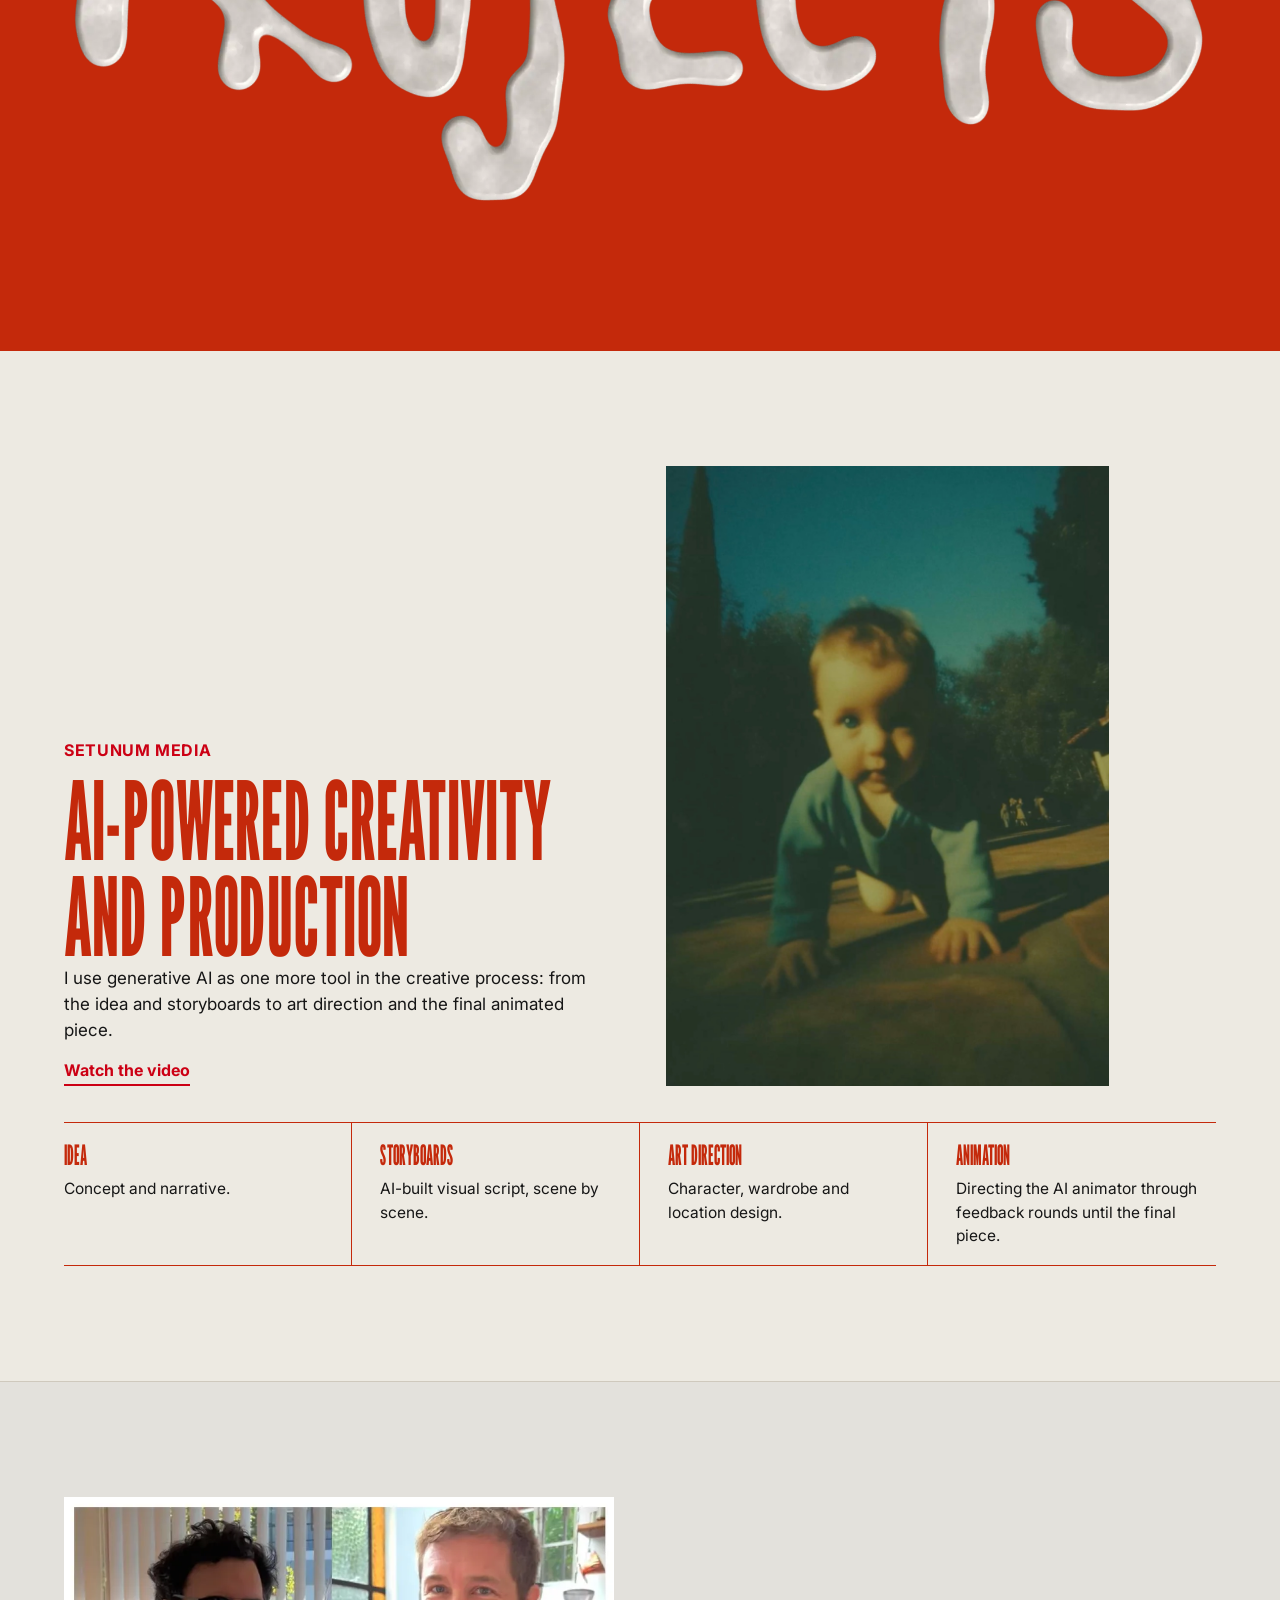
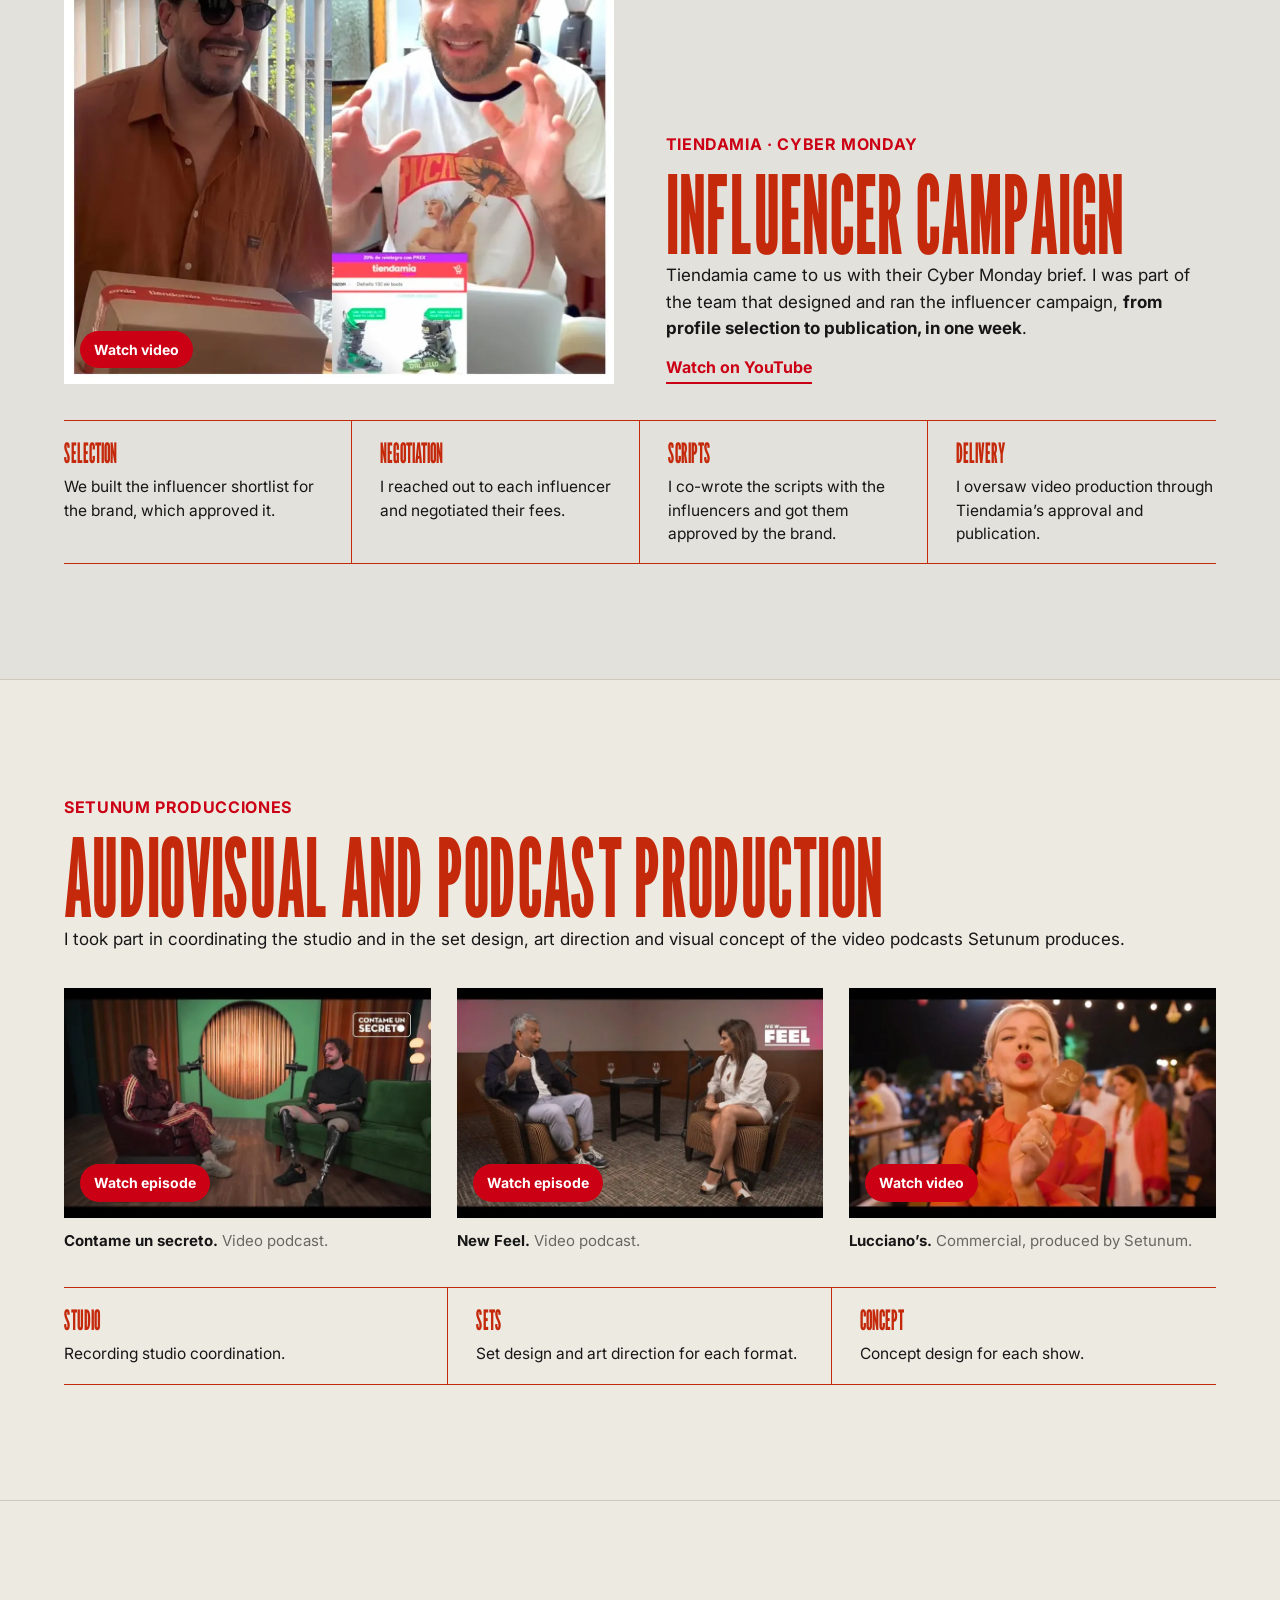
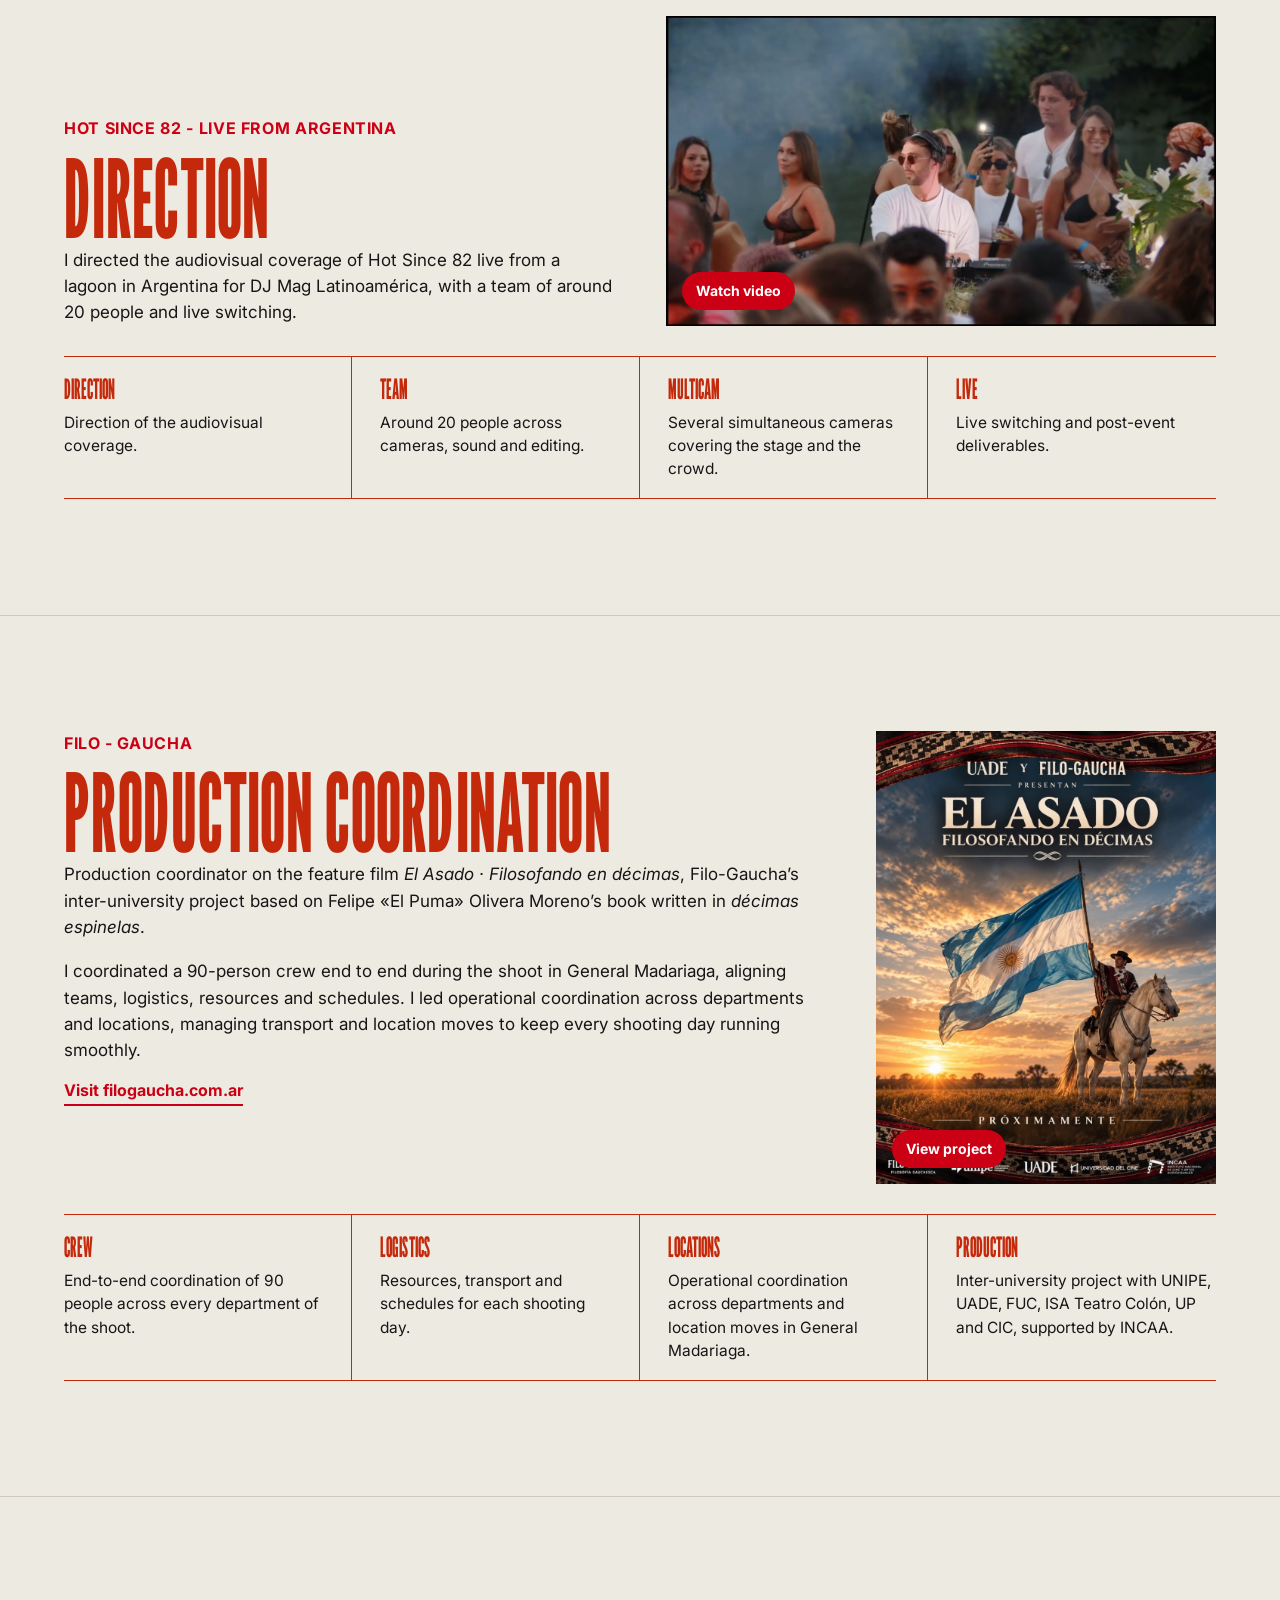
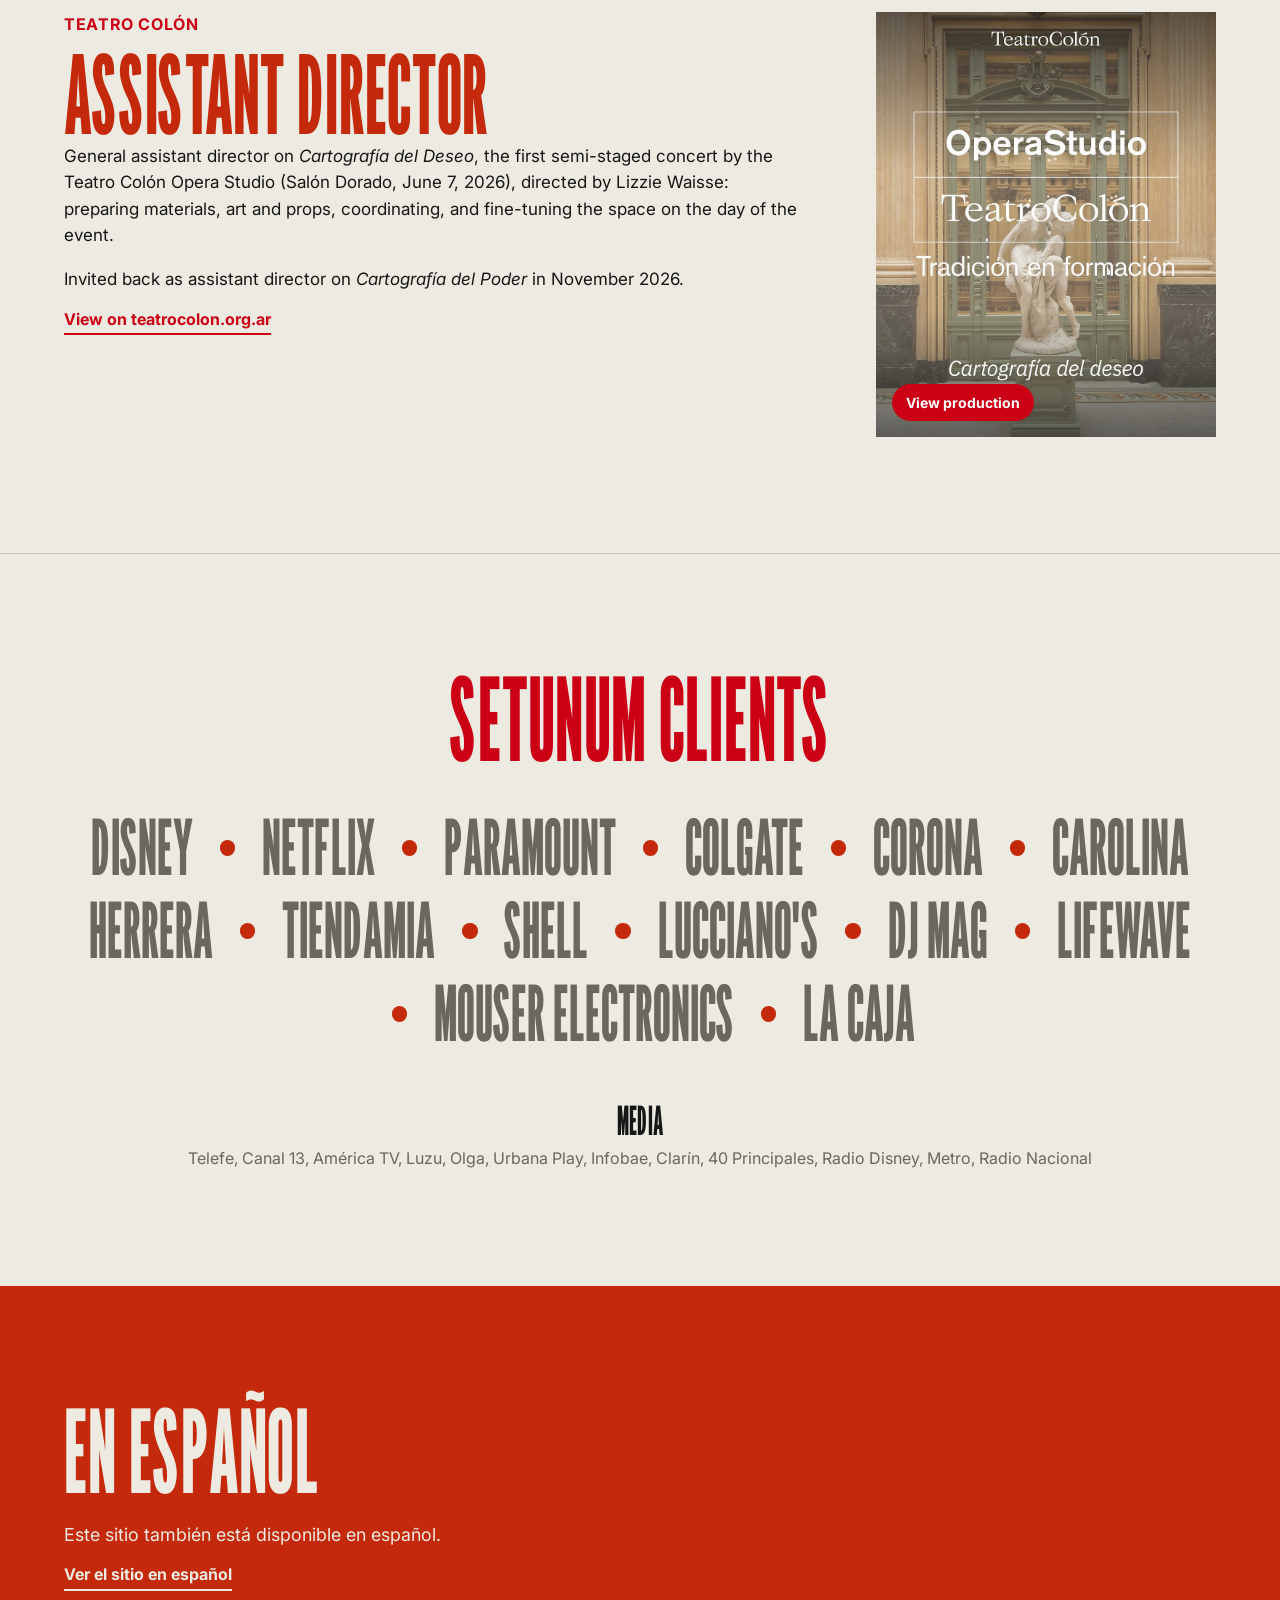
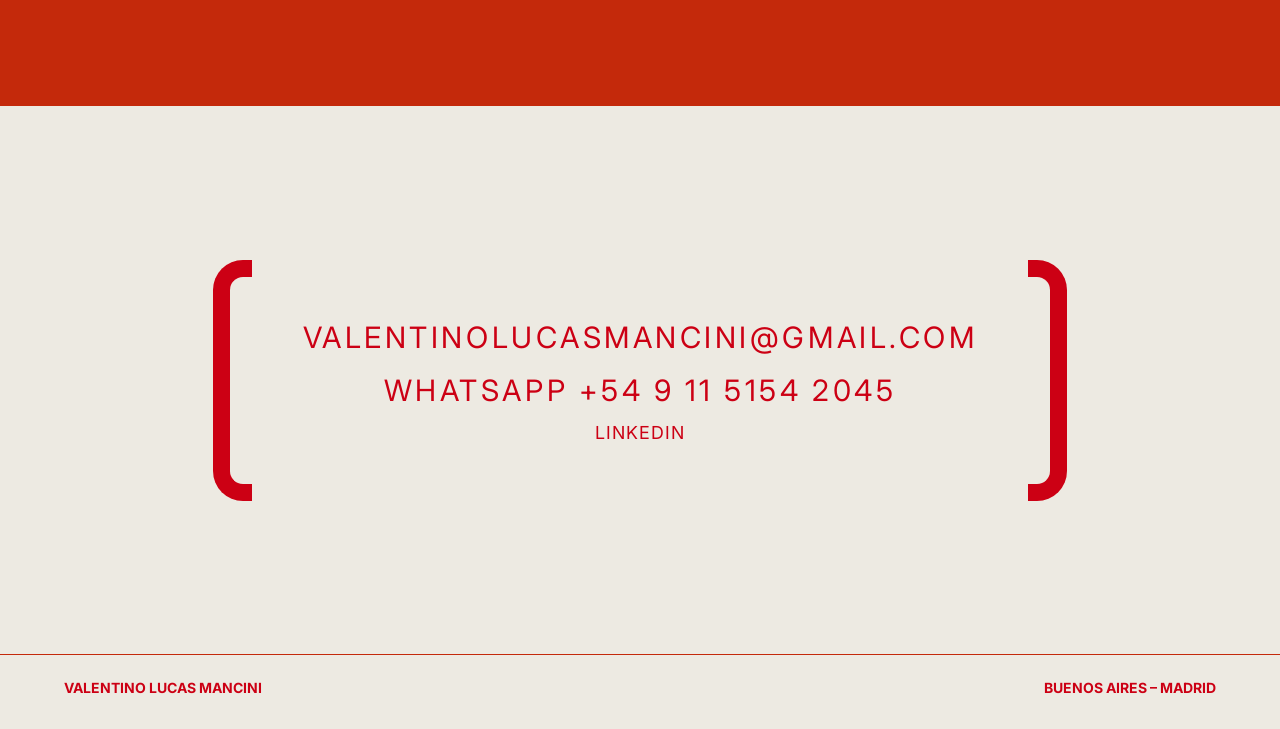
==== commit 32c6bc63: "Nueva imagen de STRATEGY en el hero en inglés Fondo blanco recortado a transparente (incluidos los h" ====
--- a/en/index.html
+++ b/en/index.html
@@ -14,7 +14,7 @@
 <header class="hero" id="top">
   <img class="seats" src="../img/hero-butacas.webp" alt="">
   <p class="role"><br><span>Creative</span></p>
-  <img class="lettering hero-word hero-word-en" src="../img/en/title-strategy.webp" alt="Strategy" width="800" height="236">
+  <img class="lettering hero-word hero-word-en" src="../img/en/title-strategy.webp" alt="Strategy" width="800" height="311">
   <h1 class="name" id="name" aria-label="Valentino Lucas Mancini"><span class="ln">Valentino</span><span class="ln">Lucas</span><span class="ln">Mancini</span></h1>
 </header>
 
--- a/styles.css
+++ b/styles.css
@@ -136,5 +136,5 @@
 .en .watch{color:var(--onred);border-color:var(--onred)}
 
 /* títulos con letras en inglés: otra proporción, misma caja que la versión en español */
-.hero-word.hero-word-en{height:auto;margin-top:33px}
+.hero-word.hero-word-en{width:139px;height:auto;margin-top:36px}
 .about-title-en img{width:auto;height:58px}
